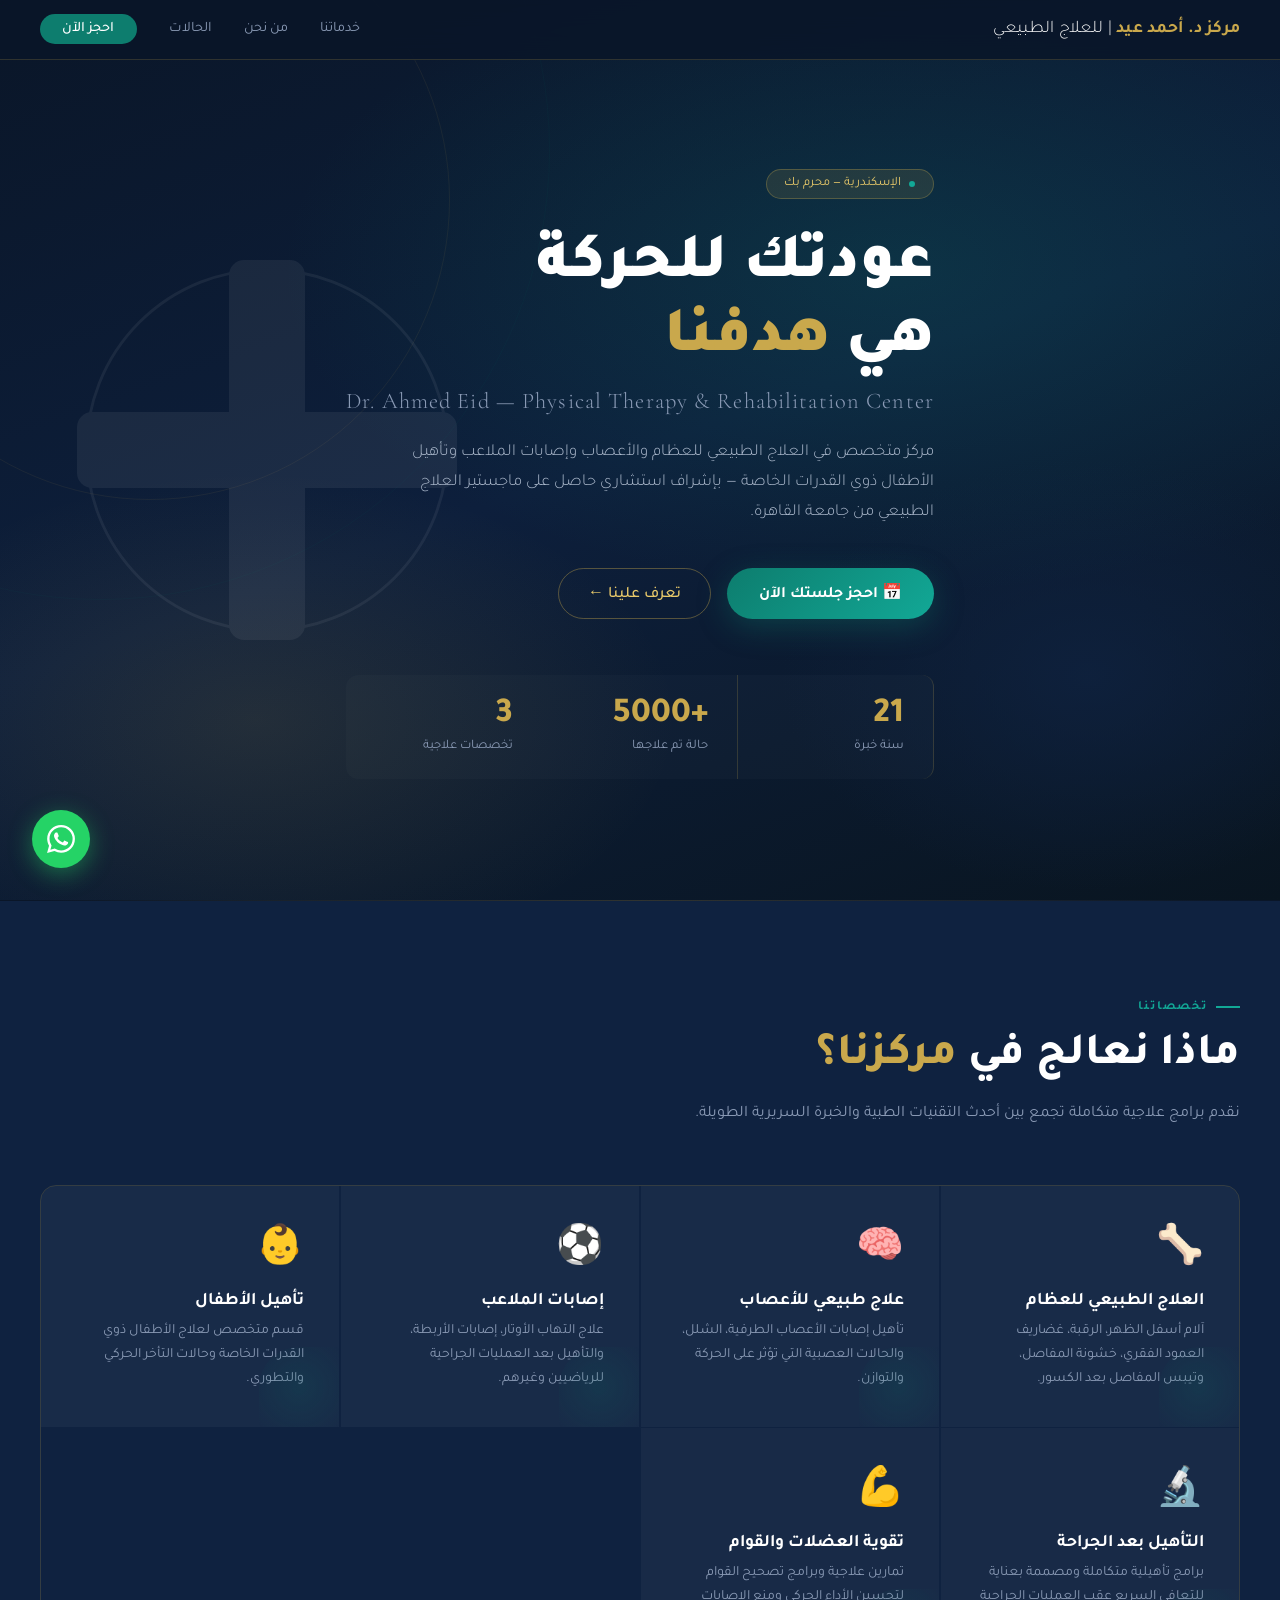
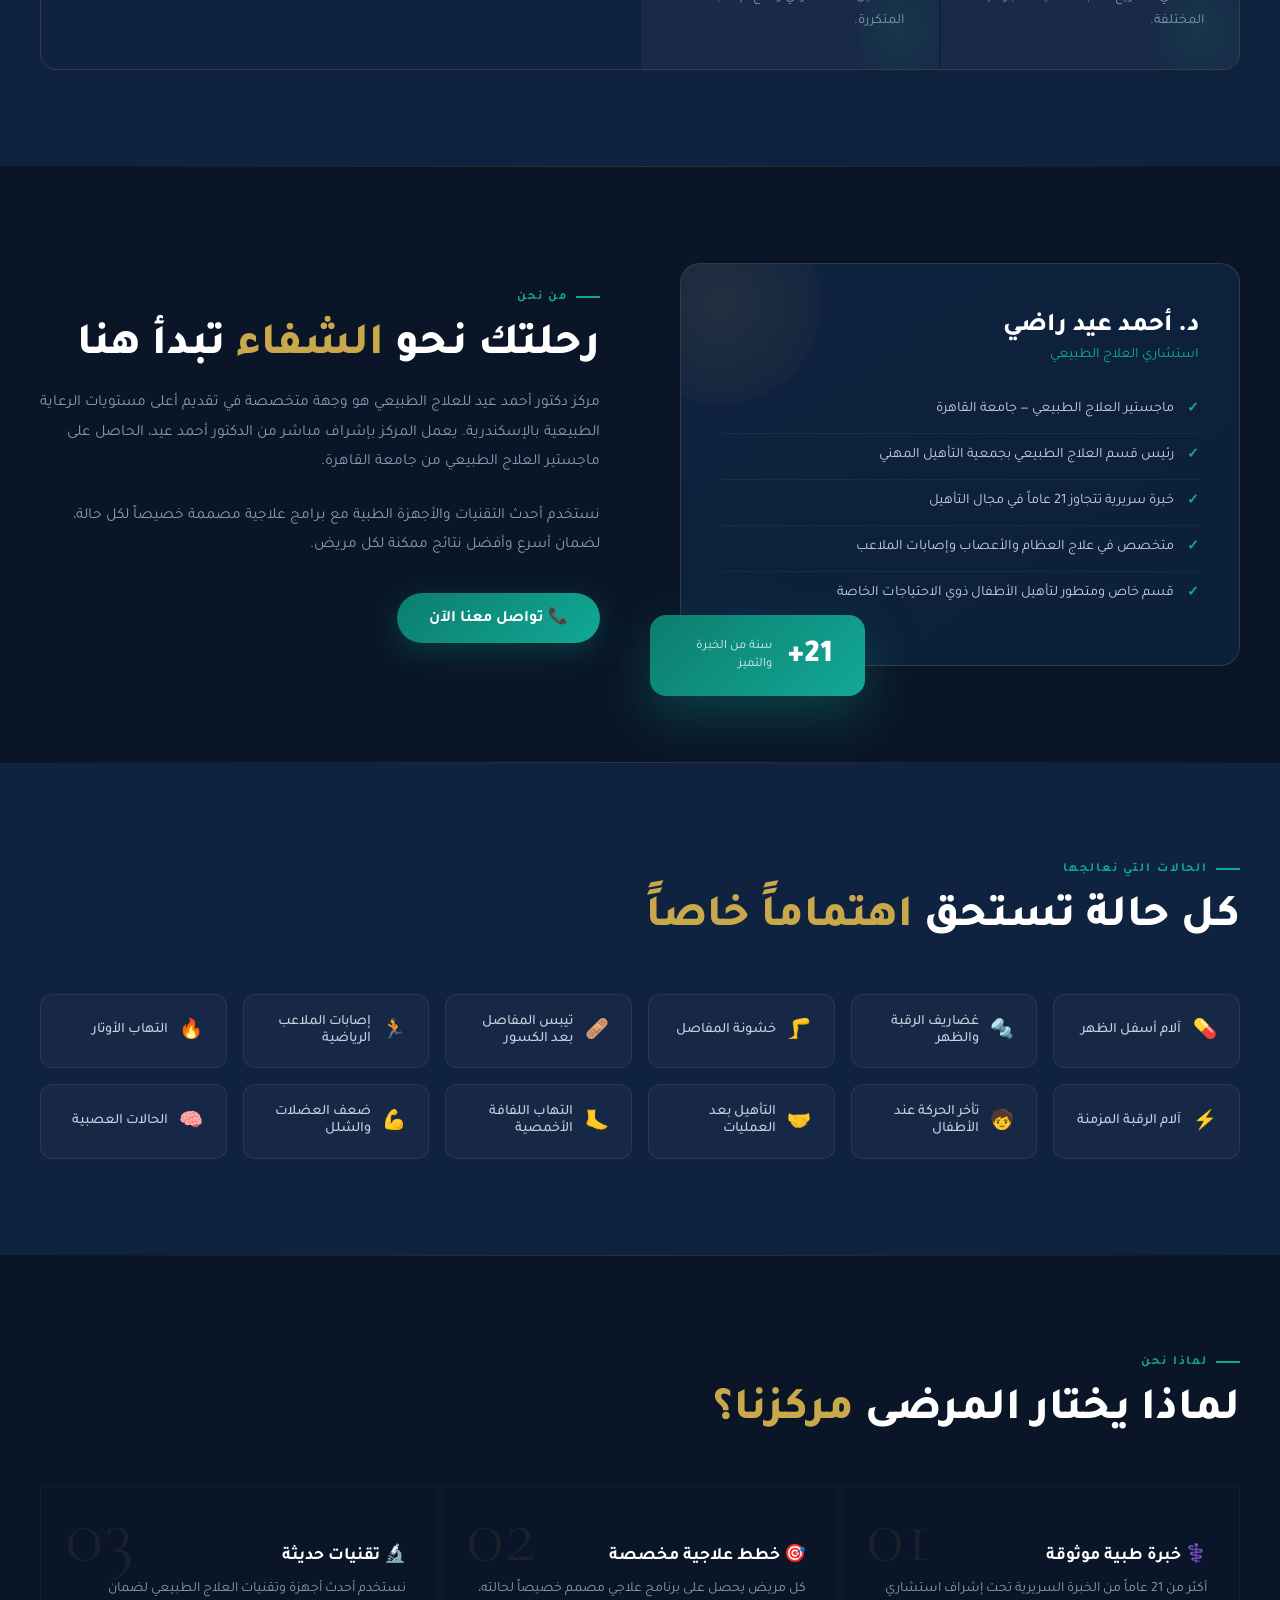
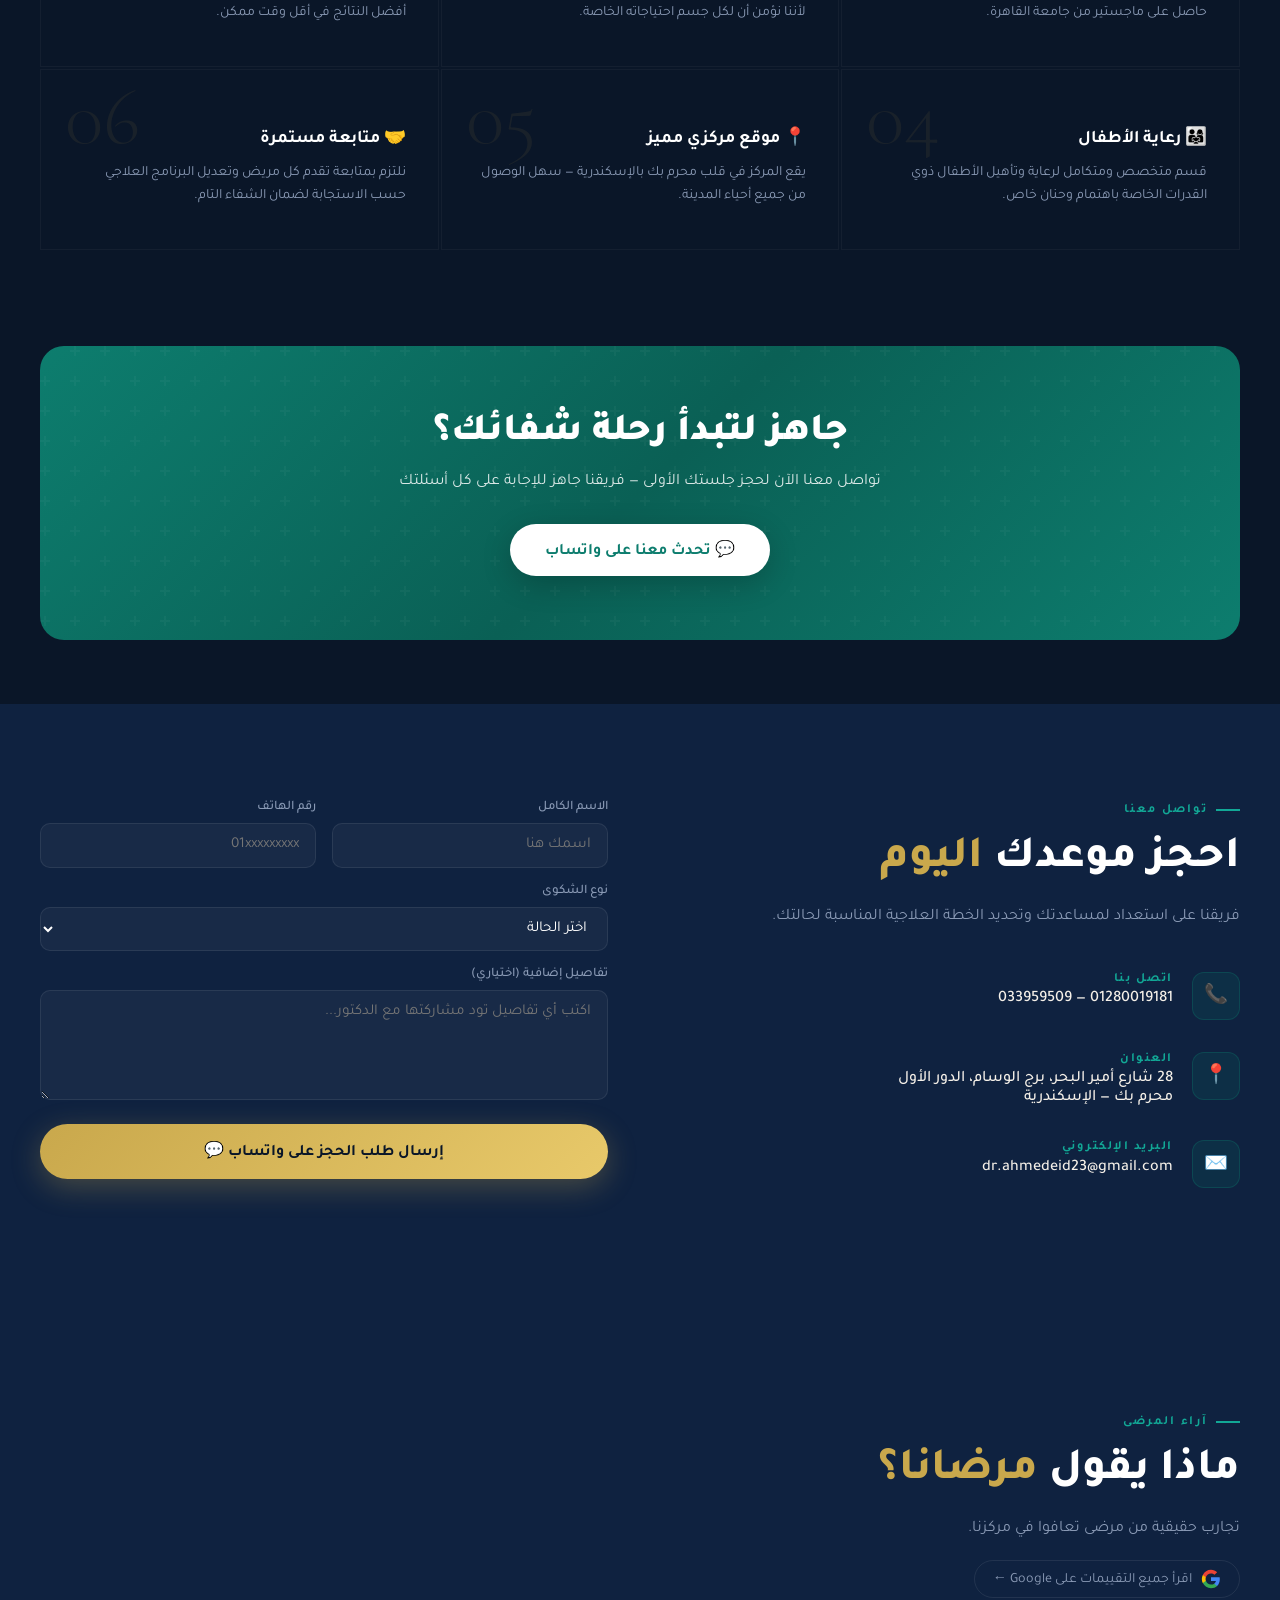
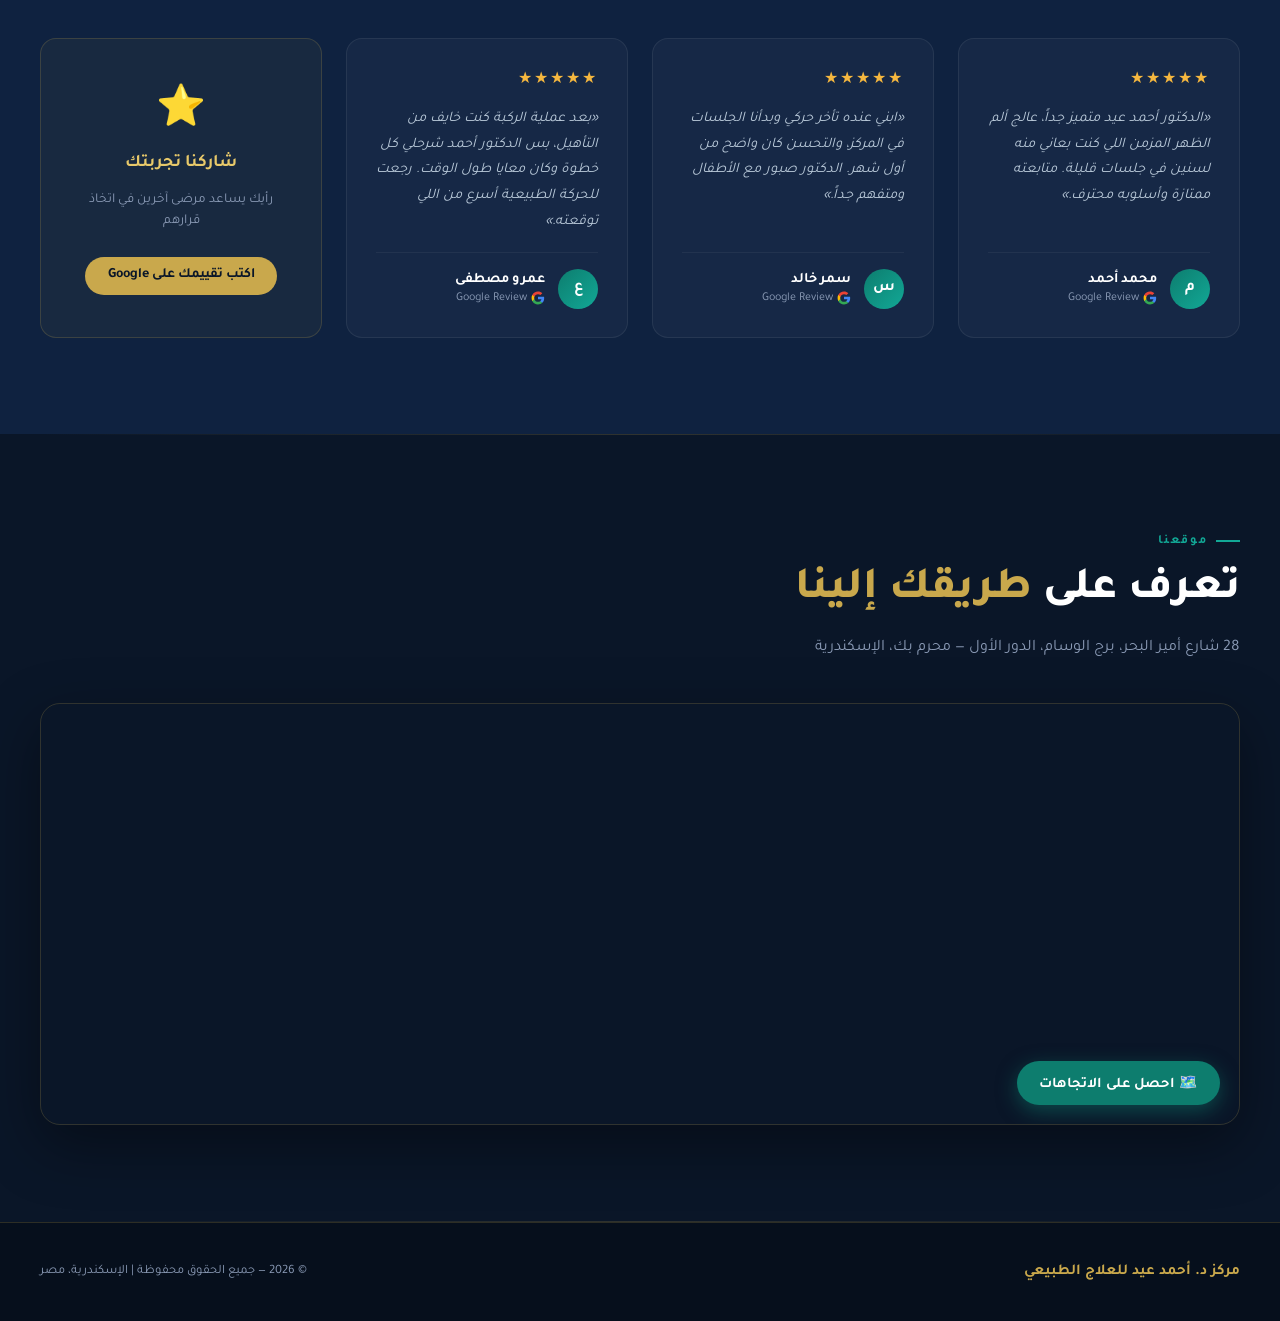
==== index.html @ 1c45a6ec "added seo" ====
<!DOCTYPE html>
<html lang="ar" dir="rtl">
<head>
<meta charset="UTF-8">
<meta name="viewport" content="width=device-width, initial-scale=1.0">

<meta name="title" content="مركز د. أحمد عيد | العلاج الطبيعي والتأهيل في محرم بك - الإسكندرية">

<title>مركز د. أحمد عيد | العلاج الطبيعي والتأهيل في محرم بك - الإسكندرية</title>
<meta name="description" content="مركز د. أحمد عيد للعلاج الطبيعي والتأهيل في محرم بك، الإسكندرية. نقدم علاج آلام الرقبة والظهر، إصابات الملاعب، عرق النسا، الحجامة، والمساج العلاجي بأحدث أساليب العلاج الطبيعي.">

<meta property="og:type" content="website">
<meta property="og:url" content="https://ahmedeidcare.github.io/">
<meta property="og:title" content="مركز د. أحمد عيد | العلاج الطبيعي والتأهيل">
<meta property="og:description" content="مركز متخصص في العلاج الطبيعي والتأهيل في محرم بك - الإسكندرية.">
<meta property="og:image" content="https://lh3.googleusercontent.com/p/AF1QipONOCEKBpE3Jv4sSlZulHNYckz6tALq_UagcDXc=w203-h270-k-no">
<meta property="og:locale" content="ar_EG">
<meta property="og:site_name" content="مركز د. أحمد عيد">

<meta name="robots" content="index, follow">
<meta name="author" content="Dr Ahmed Eid Center">
<meta charset="UTF-8">


<link rel="preconnect" href="https://fonts.googleapis.com">
<link href="https://fonts.googleapis.com/css2?family=Tajawal:wght@300;400;500;700;900&family=Cormorant+Garamond:wght@300;400;600&display=swap" rel="stylesheet">
<link rel="stylesheet" href="main.css"/>
</head>
<body>

<!-- NAV -->
<nav>
  <div class="nav-logo">مركز د. أحمد عيد <span>| للعلاج الطبيعي</span></div>
  <ul class="nav-links">
    <li><a href="#services">خدماتنا</a></li>
    <li><a href="#about">من نحن</a></li>
    <li><a href="#conditions">الحالات</a></li>
    <li><a href="#contact" class="nav-cta">احجز الآن</a></li>
  </ul>
</nav>

<!-- HERO -->
<section class="hero">
  <div class="hero-bg"></div>
  <div class="hero-circle-1"></div>
  <div class="hero-circle-2"></div>

  <!-- decorative SVG cross -->
  <svg class="hero-cross" viewBox="0 0 200 200" fill="none" xmlns="http://www.w3.org/2000/svg">
    <rect x="80" y="0" width="40" height="200" rx="8" fill="white"/>
    <rect x="0" y="80" width="200" height="40" rx="8" fill="white"/>
    <circle cx="100" cy="100" r="95" stroke="white" stroke-width="1.5" fill="none"/>
  </svg>

  <div class="hero-content">
    <div class="hero-badge">
      <div class="dot"></div>
      الإسكندرية — محرم بك
    </div>
    <h1 class="hero-title">
      عودتك للحركة<br>
      هي <span class="accent">هدفنا</span>
    </h1>
    <p class="hero-sub-title">Dr. Ahmed Eid — Physical Therapy & Rehabilitation Center</p>
    <p class="hero-desc">
      مركز متخصص في العلاج الطبيعي للعظام والأعصاب وإصابات الملاعب وتأهيل الأطفال ذوي القدرات الخاصة — بإشراف استشاري حاصل على ماجستير العلاج الطبيعي من جامعة القاهرة.
    </p>
    <div class="hero-actions">
      <a href="#contact" class="btn-primary">
        📅 احجز جلستك الآن
      </a>
      <a href="#about" class="btn-secondary">
        تعرف علينا ←
      </a>
    </div>

    <div class="stats-bar">
      <div class="stat">
        <div class="stat-num">+21</div>
        <div class="stat-label">سنة خبرة</div>
      </div>
      <div class="stat">
        <div class="stat-num">+5000</div>
        <div class="stat-label">حالة تم علاجها</div>
      </div>
      <div class="stat">
        <div class="stat-num">3</div>
        <div class="stat-label">تخصصات علاجية</div>
      </div>
    </div>
  </div>
</section>

<div class="divider"></div>

<!-- SERVICES -->
<section class="services" id="services">
  <div class="section-label">تخصصاتنا</div>
  <h2 class="section-title reveal">ماذا نعالج في <span class="gold">مركزنا؟</span></h2>
  <p class="section-desc reveal reveal-delay-1">نقدم برامج علاجية متكاملة تجمع بين أحدث التقنيات الطبية والخبرة السريرية الطويلة.</p>

  <div class="services-grid">
    <div class="service-card reveal">
      <span class="service-icon">🦴</span>
      <div class="service-title">العلاج الطبيعي للعظام</div>
      <div class="service-desc">آلام أسفل الظهر، الرقبة، غضاريف العمود الفقري، خشونة المفاصل، وتيبس المفاصل بعد الكسور.</div>
    </div>
    <div class="service-card reveal reveal-delay-1">
      <span class="service-icon">🧠</span>
      <div class="service-title">علاج طبيعي للأعصاب</div>
      <div class="service-desc">تأهيل إصابات الأعصاب الطرفية، الشلل، والحالات العصبية التي تؤثر على الحركة والتوازن.</div>
    </div>
    <div class="service-card reveal reveal-delay-2">
      <span class="service-icon">⚽</span>
      <div class="service-title">إصابات الملاعب</div>
      <div class="service-desc">علاج التهاب الأوتار، إصابات الأربطة، والتأهيل بعد العمليات الجراحية للرياضيين وغيرهم.</div>
    </div>
    <div class="service-card reveal reveal-delay-3">
      <span class="service-icon">👶</span>
      <div class="service-title">تأهيل الأطفال</div>
      <div class="service-desc">قسم متخصص لعلاج الأطفال ذوي القدرات الخاصة وحالات التأخر الحركي والتطوري.</div>
    </div>
    <div class="service-card reveal reveal-delay-1">
      <span class="service-icon">🔬</span>
      <div class="service-title">التأهيل بعد الجراحة</div>
      <div class="service-desc">برامج تأهيلية متكاملة ومصممة بعناية للتعافي السريع عقب العمليات الجراحية المختلفة.</div>
    </div>
    <div class="service-card reveal reveal-delay-2">
      <span class="service-icon">💪</span>
      <div class="service-title">تقوية العضلات والقوام</div>
      <div class="service-desc">تمارين علاجية وبرامج تصحيح القوام لتحسين الأداء الحركي ومنع الإصابات المتكررة.</div>
    </div>
  </div>
</section>

<div class="divider"></div>

<!-- ABOUT -->
<section class="about" id="about">
  <div class="about-inner">
    <div class="about-visual reveal">
      <div class="about-card-main">
        <div class="dr-name">د. أحمد عيد راضي</div>
        <div class="dr-title">استشاري العلاج الطبيعي</div>
        <ul class="credential-list">
          <li>ماجستير العلاج الطبيعي — جامعة القاهرة</li>
          <li>رئيس قسم العلاج الطبيعي بجمعية التأهيل المهني</li>
          <li>خبرة سريرية تتجاوز 21 عاماً في مجال التأهيل</li>
          <li>متخصص في علاج العظام والأعصاب وإصابات الملاعب</li>
          <li>قسم خاص ومتطور لتأهيل الأطفال ذوي الاحتياجات الخاصة</li>
        </ul>
      </div>
      <div class="about-card-float">
        <div class="float-num">21+</div>
        <div class="float-text">سنة من الخبرة والتميز</div>
      </div>
    </div>

    <div class="about-text reveal reveal-delay-1">
      <div class="section-label">من نحن</div>
      <h2 class="section-title">رحلتك نحو <span class="gold">الشفاء</span> تبدأ هنا</h2>
      <p style="color:var(--text-muted);line-height:1.9;font-size:0.97rem;margin-bottom:1.5rem;">
        مركز دكتور أحمد عيد للعلاج الطبيعي هو وجهة متخصصة في تقديم أعلى مستويات الرعاية الطبيعية بالإسكندرية. يعمل المركز بإشراف مباشر من الدكتور أحمد عيد، الحاصل على ماجستير العلاج الطبيعي من جامعة القاهرة.
      </p>
      <p style="color:var(--text-muted);line-height:1.9;font-size:0.97rem;margin-bottom:2rem;">
        نستخدم أحدث التقنيات والأجهزة الطبية مع برامج علاجية مصممة خصيصاً لكل حالة، لضمان أسرع وأفضل نتائج ممكنة لكل مريض.
      </p>
      <a href="#contact" class="btn-primary" style="display:inline-flex;">
        📞 تواصل معنا الآن
      </a>
    </div>
  </div>
</section>

<div class="divider"></div>

<!-- CONDITIONS -->
<section class="conditions" id="conditions">
  <div class="section-label">الحالات التي نعالجها</div>
  <h2 class="section-title reveal">كل حالة تستحق <span class="gold">اهتماماً خاصاً</span></h2>

  <div class="conditions-grid">
    <div class="condition-pill reveal"><span class="icon">💊</span> آلام أسفل الظهر</div>
    <div class="condition-pill reveal reveal-delay-1"><span class="icon">🔩</span> غضاريف الرقبة والظهر</div>
    <div class="condition-pill reveal reveal-delay-2"><span class="icon">🦵</span> خشونة المفاصل</div>
    <div class="condition-pill reveal"><span class="icon">🩹</span> تيبس المفاصل بعد الكسور</div>
    <div class="condition-pill reveal reveal-delay-1"><span class="icon">🏃</span> إصابات الملاعب الرياضية</div>
    <div class="condition-pill reveal reveal-delay-2"><span class="icon">🔥</span> التهاب الأوتار</div>
    <div class="condition-pill reveal"><span class="icon">⚡</span> آلام الرقبة المزمنة</div>
    <div class="condition-pill reveal reveal-delay-1"><span class="icon">🧒</span> تأخر الحركة عند الأطفال</div>
    <div class="condition-pill reveal reveal-delay-2"><span class="icon">🤝</span> التأهيل بعد العمليات</div>
    <div class="condition-pill reveal"><span class="icon">🦶</span> التهاب اللفافة الأخمصية</div>
    <div class="condition-pill reveal reveal-delay-1"><span class="icon">💪</span> ضعف العضلات والشلل</div>
    <div class="condition-pill reveal reveal-delay-2"><span class="icon">🧠</span> الحالات العصبية</div>
  </div>
</section>

<div class="divider"></div>

<!-- WHY US -->
<section class="why">
  <div class="section-label">لماذا نحن</div>
  <h2 class="section-title reveal">لماذا يختار المرضى <span class="gold">مركزنا؟</span></h2>

  <div class="why-grid">
    <div class="why-item reveal">
      <div class="why-num">01</div>
      <div class="why-title">⚕️ خبرة طبية موثوقة</div>
      <div class="why-desc">أكثر من 21 عاماً من الخبرة السريرية تحت إشراف استشاري حاصل على ماجستير من جامعة القاهرة.</div>
    </div>
    <div class="why-item reveal reveal-delay-1">
      <div class="why-num">02</div>
      <div class="why-title">🎯 خطط علاجية مخصصة</div>
      <div class="why-desc">كل مريض يحصل على برنامج علاجي مصمم خصيصاً لحالته، لأننا نؤمن أن لكل جسم احتياجاته الخاصة.</div>
    </div>
    <div class="why-item reveal reveal-delay-2">
      <div class="why-num">03</div>
      <div class="why-title">🔬 تقنيات حديثة</div>
      <div class="why-desc">نستخدم أحدث أجهزة وتقنيات العلاج الطبيعي لضمان أفضل النتائج في أقل وقت ممكن.</div>
    </div>
    <div class="why-item reveal">
      <div class="why-num">04</div>
      <div class="why-title">👨‍👩‍👧 رعاية الأطفال</div>
      <div class="why-desc">قسم متخصص ومتكامل لرعاية وتأهيل الأطفال ذوي القدرات الخاصة باهتمام وحنان خاص.</div>
    </div>
    <div class="why-item reveal reveal-delay-1">
      <div class="why-num">05</div>
      <div class="why-title">📍 موقع مركزي مميز</div>
      <div class="why-desc">يقع المركز في قلب محرم بك بالإسكندرية — سهل الوصول من جميع أحياء المدينة.</div>
    </div>
    <div class="why-item reveal reveal-delay-2">
      <div class="why-num">06</div>
      <div class="why-title">🤝 متابعة مستمرة</div>
      <div class="why-desc">نلتزم بمتابعة تقدم كل مريض وتعديل البرنامج العلاجي حسب الاستجابة لضمان الشفاء التام.</div>
    </div>
  </div>
</section>

<!-- CTA BANNER -->
<div class="cta-banner reveal">
  <h2>جاهز لتبدأ رحلة شفائك؟</h2>
  <p>تواصل معنا الآن لحجز جلستك الأولى — فريقنا جاهز للإجابة على كل أسئلتك</p>
  <a href="https://wa.me/201280019181" class="btn-white">
    💬 تحدث معنا على واتساب
  </a>
</div>

<!-- CONTACT -->
<section class="contact" id="contact">
  <div class="contact-inner">
    <div>
      <div class="section-label">تواصل معنا</div>
      <h2 class="section-title reveal">احجز موعدك <span class="gold">اليوم</span></h2>
      <p class="section-desc reveal reveal-delay-1" style="margin-bottom:2.5rem;">
        فريقنا على استعداد لمساعدتك وتحديد الخطة العلاجية المناسبة لحالتك.
      </p>

      <div class="contact-info-item reveal">
        <div class="contact-icon">📞</div>
        <div class="contact-info-text">
          <strong>اتصل بنا</strong>
          <span>01280019181 — 033959509</span>
        </div>
      </div>
      <div class="contact-info-item reveal reveal-delay-1">
        <div class="contact-icon">📍</div>
        <div class="contact-info-text">
          <strong>العنوان</strong>
          <span>28 شارع أمير البحر، برج الوسام، الدور الأول<br>محرم بك — الإسكندرية</span>
        </div>
      </div>
      <div class="contact-info-item reveal reveal-delay-2">
        <div class="contact-icon">✉️</div>
        <div class="contact-info-text">
          <strong>البريد الإلكتروني</strong>
          <span>dr.ahmedeid23@gmail.com</span>
        </div>
      </div>
    </div>

    <div class="reveal reveal-delay-1">
      <form class="contact-form" onsubmit="handleSubmit(event)">
        <div class="form-row">
          <div class="form-field">
            <label>الاسم الكامل</label>
            <input id="f-name" type="text" placeholder="اسمك هنا" required>
          </div>
          <div class="form-field">
            <label>رقم الهاتف</label>
            <input id="f-phone" type="tel" placeholder="01xxxxxxxxx" required>
          </div>
        </div>
        <div class="form-field">
          <label>نوع الشكوى</label>
          <select id="f-condition" required>
            <option value="" disabled selected>اختر الحالة</option>
            <option>آلام الظهر والرقبة</option>
            <option>غضاريف العمود الفقري</option>
            <option>خشونة المفاصل</option>
            <option>إصابات ملاعب</option>
            <option>تأهيل الأطفال</option>
            <option>التأهيل بعد العملية</option>
            <option>حالة أخرى</option>
          </select>
        </div>
        <div class="form-field">
          <label>تفاصيل إضافية (اختياري)</label>
          <textarea id="f-details" placeholder="اكتب أي تفاصيل تود مشاركتها مع الدكتور..."></textarea>
        </div>
        <button type="submit" class="submit-btn">إرسال طلب الحجز على واتساب 💬</button>
      </form>
    </div>
  </div>
</section>

<!-- REVIEWS -->
<section class="reviews-section">
  <div class="section-label">آراء المرضى</div>
  <h2 class="section-title reveal">ماذا يقول <span class="gold">مرضانا؟</span></h2>
  <p class="section-desc reveal reveal-delay-1" style="margin-bottom:1rem;">
    تجارب حقيقية من مرضى تعافوا في مركزنا.
  </p>

  <!-- Google Reviews link -->
  <a href="https://www.google.com/maps/place/%D9%85%D8%B1%D9%83%D8%B2+%D8%AF%D9%83%D8%AA%D9%88%D8%B1+%D8%A7%D8%AD%D9%85%D8%AF+%D8%B9%D9%8A%D8%AF+%D9%84%D9%84%D8%B9%D9%84%D8%A7%D8%AC+%D8%A7%D9%84%D8%B7%D8%A8%D9%8A%D8%B9%D9%8A%E2%80%AD/@31.1918023,29.92244,17z/data=!4m8!3m7!1s0x14f5c39bf22ee087:0x7616c310e2b87090!8m2!3d31.1918023!4d29.92244!9m1!1b1!16s%2Fg%2F1th4_4ng?entry=ttu&g_ep=EgoyMDI2MDUwNi4wIKXMDSoASAFQAw%3D%3D" target="_blank" class="google-reviews-link reveal reveal-delay-2">
    <svg width="20" height="20" viewBox="0 0 24 24" fill="none" xmlns="http://www.w3.org/2000/svg">
      <path d="M22.56 12.25c0-.78-.07-1.53-.2-2.25H12v4.26h5.92c-.26 1.37-1.04 2.53-2.21 3.31v2.77h3.57c2.08-1.92 3.28-4.74 3.28-8.09z" fill="#4285F4"/>
      <path d="M12 23c2.97 0 5.46-.98 7.28-2.66l-3.57-2.77c-.98.66-2.23 1.06-3.71 1.06-2.86 0-5.29-1.93-6.16-4.53H2.18v2.84C3.99 20.53 7.7 23 12 23z" fill="#34A853"/>
      <path d="M5.84 14.09c-.22-.66-.35-1.36-.35-2.09s.13-1.43.35-2.09V7.07H2.18C1.43 8.55 1 10.22 1 12s.43 3.45 1.18 4.93l2.85-2.22.81-.62z" fill="#FBBC05"/>
      <path d="M12 5.38c1.62 0 3.06.56 4.21 1.64l3.15-3.15C17.45 2.09 14.97 1 12 1 7.7 1 3.99 3.47 2.18 7.07l3.66 2.84c.87-2.6 3.3-4.53 6.16-4.53z" fill="#EA4335"/>
    </svg>
    اقرأ جميع التقييمات على Google ←
  </a>

  <div class="reviews-grid">
    <!-- Static reviews based on real center info -->
    <div class="review-card reveal">
      <div class="review-stars">★★★★★</div>
      <p class="review-text">«الدكتور أحمد عيد متميز جداً، عالج ألم الظهر المزمن اللي كنت بعاني منه لسنين في جلسات قليلة. متابعته ممتازة وأسلوبه محترف.»</p>
      <div class="review-author">
        <div class="review-avatar">م</div>
        <div>
          <div class="review-name">محمد أحمد</div>
          <div class="review-source">
            <svg width="14" height="14" viewBox="0 0 24 24" fill="none"><path d="M22.56 12.25c0-.78-.07-1.53-.2-2.25H12v4.26h5.92c-.26 1.37-1.04 2.53-2.21 3.31v2.77h3.57c2.08-1.92 3.28-4.74 3.28-8.09z" fill="#4285F4"/><path d="M12 23c2.97 0 5.46-.98 7.28-2.66l-3.57-2.77c-.98.66-2.23 1.06-3.71 1.06-2.86 0-5.29-1.93-6.16-4.53H2.18v2.84C3.99 20.53 7.7 23 12 23z" fill="#34A853"/><path d="M5.84 14.09c-.22-.66-.35-1.36-.35-2.09s.13-1.43.35-2.09V7.07H2.18C1.43 8.55 1 10.22 1 12s.43 3.45 1.18 4.93l2.85-2.22.81-.62z" fill="#FBBC05"/><path d="M12 5.38c1.62 0 3.06.56 4.21 1.64l3.15-3.15C17.45 2.09 14.97 1 12 1 7.7 1 3.99 3.47 2.18 7.07l3.66 2.84c.87-2.6 3.3-4.53 6.16-4.53z" fill="#EA4335"/></svg>
            Google Review
          </div>
        </div>
      </div>
    </div>

    <div class="review-card reveal reveal-delay-1">
      <div class="review-stars">★★★★★</div>
      <p class="review-text">«ابني عنده تأخر حركي وبدأنا الجلسات في المركز، والتحسن كان واضح من أول شهر. الدكتور صبور مع الأطفال ومتفهم جداً.»</p>
      <div class="review-author">
        <div class="review-avatar">س</div>
        <div>
          <div class="review-name">سمر خالد</div>
          <div class="review-source">
            <svg width="14" height="14" viewBox="0 0 24 24" fill="none"><path d="M22.56 12.25c0-.78-.07-1.53-.2-2.25H12v4.26h5.92c-.26 1.37-1.04 2.53-2.21 3.31v2.77h3.57c2.08-1.92 3.28-4.74 3.28-8.09z" fill="#4285F4"/><path d="M12 23c2.97 0 5.46-.98 7.28-2.66l-3.57-2.77c-.98.66-2.23 1.06-3.71 1.06-2.86 0-5.29-1.93-6.16-4.53H2.18v2.84C3.99 20.53 7.7 23 12 23z" fill="#34A853"/><path d="M5.84 14.09c-.22-.66-.35-1.36-.35-2.09s.13-1.43.35-2.09V7.07H2.18C1.43 8.55 1 10.22 1 12s.43 3.45 1.18 4.93l2.85-2.22.81-.62z" fill="#FBBC05"/><path d="M12 5.38c1.62 0 3.06.56 4.21 1.64l3.15-3.15C17.45 2.09 14.97 1 12 1 7.7 1 3.99 3.47 2.18 7.07l3.66 2.84c.87-2.6 3.3-4.53 6.16-4.53z" fill="#EA4335"/></svg>
            Google Review
          </div>
        </div>
      </div>
    </div>

    <div class="review-card reveal reveal-delay-2">
      <div class="review-stars">★★★★★</div>
      <p class="review-text">«بعد عملية الركبة كنت خايف من التأهيل، بس الدكتور أحمد شرحلي كل خطوة وكان معايا طول الوقت. رجعت للحركة الطبيعية أسرع من اللي توقعته.»</p>
      <div class="review-author">
        <div class="review-avatar">ع</div>
        <div>
          <div class="review-name">عمرو مصطفى</div>
          <div class="review-source">
            <svg width="14" height="14" viewBox="0 0 24 24" fill="none"><path d="M22.56 12.25c0-.78-.07-1.53-.2-2.25H12v4.26h5.92c-.26 1.37-1.04 2.53-2.21 3.31v2.77h3.57c2.08-1.92 3.28-4.74 3.28-8.09z" fill="#4285F4"/><path d="M12 23c2.97 0 5.46-.98 7.28-2.66l-3.57-2.77c-.98.66-2.23 1.06-3.71 1.06-2.86 0-5.29-1.93-6.16-4.53H2.18v2.84C3.99 20.53 7.7 23 12 23z" fill="#34A853"/><path d="M5.84 14.09c-.22-.66-.35-1.36-.35-2.09s.13-1.43.35-2.09V7.07H2.18C1.43 8.55 1 10.22 1 12s.43 3.45 1.18 4.93l2.85-2.22.81-.62z" fill="#FBBC05"/><path d="M12 5.38c1.62 0 3.06.56 4.21 1.64l3.15-3.15C17.45 2.09 14.97 1 12 1 7.7 1 3.99 3.47 2.18 7.07l3.66 2.84c.87-2.6 3.3-4.53 6.16-4.53z" fill="#EA4335"/></svg>
            Google Review
          </div>
        </div>
      </div>
    </div>

    <!-- Leave a review CTA card -->
    <div class="review-card review-cta-card reveal reveal-delay-3">
      <div class="review-cta-icon">⭐</div>
      <p class="review-cta-title">شاركنا تجربتك</p>
      <p class="review-cta-desc">رأيك يساعد مرضى آخرين في اتخاذ قرارهم</p>
      <a href="https://g.page/r/CZBwuOIQwxZ2EBE/review" target="_blank" class="review-cta-btn">
        اكتب تقييمك على Google
      </a>
    </div>
  </div>
</section>

<div class="divider"></div>

<!-- MAP -->
<section class="map-section">
  <div class="section-label">موقعنا</div>
  <h2 class="section-title reveal">تعرف على <span class="gold">طريقك إلينا</span></h2>
  <p class="section-desc reveal reveal-delay-1" style="margin-bottom:2.5rem;">
    28 شارع أمير البحر، برج الوسام، الدور الأول — محرم بك، الإسكندرية
  </p>
  <div class="map-wrapper reveal">
    <iframe
      src="https://www.google.com/maps/embed?pb=!1m18!1m12!1m3!1d3454.0!2d29.92244!3d31.1918023!2m3!1f0!2f0!3f0!3m2!1i1024!2i768!4f13.1!3m3!1m2!1s0x14f5c39bf22ee087%3A0x7616c310e2b87090!2z2YXYsdmD2I8g2K_Zg9GPINGJ2K3ZhdYU2K8g2LnZitmYINmE2YTYudaaYWog2KfZhNi30KjZitmEYNi32KjZitmEYQ!5e0!3m2!1sar!2seg!4v1715000000000"
      width="100%"
      height="420"
      style="border:0;"
      allowfullscreen=""
      loading="lazy"
      referrerpolicy="no-referrer-when-downgrade"
      title="موقع مركز د. أحمد عيد للعلاج الطبيعي">
    </iframe>
    <a href="https://maps.google.com/?q=31.1918023,29.92244" target="_blank" class="map-directions-btn">
      🗺️ احصل على الاتجاهات
    </a>
  </div>
</section>

<div class="divider"></div>

<!-- FOOTER -->
<footer>
  <div class="footer-brand">مركز د. أحمد عيد للعلاج الطبيعي</div>
  <div class="footer-copy">© 2026 — جميع الحقوق محفوظة | الإسكندرية، مصر</div>
</footer>

<!-- WHATSAPP FLOAT -->
<a href="https://wa.me/201280019181" class="whatsapp-float" title="تحدث معنا على واتساب">
  <svg width="28" height="28" viewBox="0 0 24 24" fill="white" xmlns="http://www.w3.org/2000/svg">
    <path d="M17.472 14.382c-.297-.149-1.758-.867-2.03-.967-.273-.099-.471-.148-.67.15-.197.297-.767.966-.94 1.164-.173.199-.347.223-.644.075-.297-.15-1.255-.463-2.39-1.475-.883-.788-1.48-1.761-1.653-2.059-.173-.297-.018-.458.13-.606.134-.133.298-.347.446-.52.149-.174.198-.298.298-.497.099-.198.05-.371-.025-.52-.075-.149-.669-1.612-.916-2.207-.242-.579-.487-.5-.669-.51-.173-.008-.371-.01-.57-.01-.198 0-.52.074-.792.372-.272.297-1.04 1.016-1.04 2.479 0 1.462 1.065 2.875 1.213 3.074.149.198 2.096 3.2 5.077 4.487.709.306 1.262.489 1.694.625.712.227 1.36.195 1.871.118.571-.085 1.758-.719 2.006-1.413.248-.694.248-1.289.173-1.413-.074-.124-.272-.198-.57-.347m-5.421 7.403h-.004a9.87 9.87 0 01-5.031-1.378l-.361-.214-3.741.982.998-3.648-.235-.374a9.86 9.86 0 01-1.51-5.26c.001-5.45 4.436-9.884 9.888-9.884 2.64 0 5.122 1.03 6.988 2.898a9.825 9.825 0 012.893 6.994c-.003 5.45-4.437 9.884-9.885 9.884m8.413-18.297A11.815 11.815 0 0012.05 0C5.495 0 .16 5.335.157 11.892c0 2.096.547 4.142 1.588 5.945L.057 24l6.305-1.654a11.882 11.882 0 005.683 1.448h.005c6.554 0 11.89-5.335 11.893-11.893a11.821 11.821 0 00-3.48-8.413Z"/>
  </svg>
</a>

<script src="main.js"></script>
</body>
</html>
---- main.css ----
:root {
    --deep: #0a1628;
    --navy: #0f2240;
    --teal: #0d7d6e;
    --teal-light: #12a896;
    --gold: #c9a84c;
    --gold-light: #e8c96a;
    --cream: #f5f0e8;
    --white: #ffffff;
    --text-muted: #8a9ab5;
    --card-bg: rgba(255,255,255,0.04);
    --border: rgba(201, 168, 76, 0.2);
  }

  *, *::before, *::after { box-sizing: border-box; margin: 0; padding: 0; }

  html { scroll-behavior: smooth; }

  body {
    font-family: 'Tajawal', sans-serif;
    background: var(--deep);
    color: var(--white);
    overflow-x: hidden;
    direction: rtl;
  }

  /* ─── NOISE TEXTURE OVERLAY ─── */
  body::before {
    content: '';
    position: fixed;
    inset: 0;
    background-image: url("data:image/svg+xml,%3Csvg viewBox='0 0 256 256' xmlns='http://www.w3.org/2000/svg'%3E%3Cfilter id='noise'%3E%3CfeTurbulence type='fractalNoise' baseFrequency='0.9' numOctaves='4' stitchTiles='stitch'/%3E%3C/filter%3E%3Crect width='100%25' height='100%25' filter='url(%23noise)' opacity='0.04'/%3E%3C/svg%3E");
    pointer-events: none;
    z-index: 0;
  }

  /* ─── NAV ─── */
  nav {
    position: fixed;
    top: 0; left: 0; right: 0;
    z-index: 100;
    padding: 1.2rem 2.5rem;
    display: flex;
    align-items: center;
    justify-content: space-between;
    background: rgba(10, 22, 40, 0.85);
    backdrop-filter: blur(16px);
    border-bottom: 1px solid var(--border);
  }

  .nav-logo {
    font-size: 1.1rem;
    font-weight: 700;
    color: var(--gold);
    letter-spacing: 0.01em;
  }
  .nav-logo span { color: var(--white); font-weight: 300; }

  .nav-links {
    display: flex;
    gap: 2rem;
    list-style: none;
  }
  .nav-links a {
    color: var(--text-muted);
    text-decoration: none;
    font-size: 0.9rem;
    font-weight: 400;
    transition: color 0.3s;
  }
  .nav-links a:hover { color: var(--gold-light); }

  .nav-cta {
    background: var(--teal);
    color: var(--white) !important;
    padding: 0.5rem 1.4rem;
    border-radius: 50px;
    font-weight: 500 !important;
    transition: background 0.3s !important;
  }
  .nav-cta:hover { background: var(--teal-light) !important; color: var(--white) !important; }

  /* ─── HERO ─── */
  .hero {
    position: relative;
    min-height: 100vh;
    display: flex;
    align-items: center;
    padding: 7rem 2.5rem 4rem;
    overflow: hidden;
  }

  /* Mesh gradient background */
  .hero-bg {
    position: absolute;
    inset: 0;
    background:
      radial-gradient(ellipse 80% 60% at 70% 30%, rgba(13,125,110,0.22) 0%, transparent 60%),
      radial-gradient(ellipse 60% 50% at 20% 80%, rgba(201,168,76,0.12) 0%, transparent 55%),
      radial-gradient(ellipse 40% 40% at 85% 75%, rgba(15,34,64,0.8) 0%, transparent 60%),
      linear-gradient(160deg, #0a1628 0%, #0d1f3c 50%, #091520 100%);
    z-index: 0;
  }

  /* Decorative circles */
  .hero-circle-1 {
    position: absolute;
    width: 600px; height: 600px;
    border-radius: 50%;
    border: 1px solid rgba(201,168,76,0.08);
    top: -100px; left: -150px;
    animation: rotateSlow 40s linear infinite;
  }
  .hero-circle-2 {
    position: absolute;
    width: 900px; height: 900px;
    border-radius: 50%;
    border: 1px solid rgba(13,125,110,0.06);
    top: -300px; left: -350px;
    animation: rotateSlow 60s linear infinite reverse;
  }

  @keyframes rotateSlow {
    from { transform: rotate(0deg); }
    to { transform: rotate(360deg); }
  }

  /* Floating medical cross */
  .hero-cross {
    position: absolute;
    left: 6%;
    top: 50%;
    transform: translateY(-50%);
    width: 380px;
    opacity: 0.06;
    animation: floatUp 6s ease-in-out infinite;
    z-index: 1;
  }
  @keyframes floatUp {
    0%, 100% { transform: translateY(-50%) translateX(0); }
    50% { transform: translateY(-53%) translateX(8px); }
  }

  .hero-content {
    position: relative;
    z-index: 2;
    max-width: 680px;
    margin: auto;
  }

  .hero-badge {
    display: inline-flex;
    align-items: center;
    gap: 0.5rem;
    background: rgba(201,168,76,0.12);
    border: 1px solid rgba(201,168,76,0.3);
    padding: 0.4rem 1.1rem;
    border-radius: 50px;
    font-size: 0.8rem;
    color: var(--gold-light);
    margin-bottom: 2rem;
    animation: fadeDown 0.8s ease both;
  }
  .hero-badge .dot {
    width: 6px; height: 6px;
    background: var(--teal-light);
    border-radius: 50%;
    animation: pulse 2s ease infinite;
  }
  @keyframes pulse {
    0%, 100% { opacity: 1; transform: scale(1); }
    50% { opacity: 0.5; transform: scale(1.4); }
  }

  .hero-title {
    font-size: clamp(2.4rem, 5vw, 4.2rem);
    font-weight: 900;
    line-height: 1.15;
    margin-bottom: 0.5rem;
    animation: fadeDown 0.9s 0.1s ease both;
  }
  .hero-title .accent { color: var(--gold); }
  .hero-title .accent-teal { color: var(--teal-light); }

  .hero-sub-title {
    font-family: 'Cormorant Garamond', serif;
    font-size: clamp(1rem, 2vw, 1.4rem);
    font-weight: 300;
    color: var(--text-muted);
    letter-spacing: 0.05em;
    margin-bottom: 1.5rem;
    animation: fadeDown 1s 0.2s ease both;
    direction: ltr;
    text-align: right;
  }

  .hero-desc {
    font-size: 1.05rem;
    font-weight: 300;
    color: #b0bdd0;
    line-height: 1.8;
    margin-bottom: 2.5rem;
    max-width: 540px;
    animation: fadeDown 1s 0.3s ease both;
  }

  .hero-actions {
    display: flex;
    gap: 1rem;
    flex-wrap: wrap;
    animation: fadeDown 1s 0.4s ease both;
  }

  .btn-primary {
    display: inline-flex;
    align-items: center;
    gap: 0.6rem;
    background: linear-gradient(135deg, var(--teal) 0%, var(--teal-light) 100%);
    color: white;
    padding: 0.85rem 2rem;
    border-radius: 50px;
    font-size: 1rem;
    font-weight: 600;
    text-decoration: none;
    transition: transform 0.3s, box-shadow 0.3s;
    box-shadow: 0 8px 30px rgba(13,125,110,0.35);
  }
  .btn-primary:hover {
    transform: translateY(-2px);
    box-shadow: 0 12px 40px rgba(13,125,110,0.5);
  }

  .btn-secondary {
    display: inline-flex;
    align-items: center;
    gap: 0.6rem;
    background: transparent;
    color: var(--gold-light);
    padding: 0.85rem 1.8rem;
    border-radius: 50px;
    border: 1px solid rgba(201,168,76,0.4);
    font-size: 1rem;
    font-weight: 500;
    text-decoration: none;
    transition: all 0.3s;
  }
  .btn-secondary:hover {
    background: rgba(201,168,76,0.1);
    border-color: var(--gold);
  }

  /* Stats bar */
  .stats-bar {
    position: relative;
    z-index: 2;
    display: flex;
    gap: 0;
    margin-top: 3.5rem;
    animation: fadeDown 1s 0.5s ease both;
  }
  .stat {
    flex: 1;
    padding: 1.5rem 1.8rem;
    border-right: 1px solid var(--border);
    background: rgba(255,255,255,0.02);
    backdrop-filter: blur(6px);
  }
  .stat:first-child { border-radius: 0 12px 12px 0; }
  .stat:last-child { border-right: none; border-radius: 12px 0 0 12px; }
  .stat-num {
    font-size: 2.2rem;
    font-weight: 800;
    color: var(--gold);
    line-height: 1;
    margin-bottom: 0.3rem;
  }
  .stat-label { font-size: 0.82rem; color: var(--text-muted); font-weight: 400; }

  @keyframes fadeDown {
    from { opacity: 0; transform: translateY(-18px); }
    to { opacity: 1; transform: translateY(0); }
  }

  /* ─── SECTION BASE ─── */
  section {
    position: relative;
    z-index: 1;
    padding: 6rem 2.5rem;
  }

  .section-label {
    display: inline-flex;
    align-items: center;
    gap: 0.5rem;
    font-size: 0.78rem;
    font-weight: 600;
    letter-spacing: 0.15em;
    text-transform: uppercase;
    color: var(--teal-light);
    margin-bottom: 1rem;
  }
  .section-label::before {
    content: '';
    width: 24px; height: 2px;
    background: var(--teal-light);
  }

  .section-title {
    font-size: clamp(1.8rem, 3.5vw, 3rem);
    font-weight: 800;
    line-height: 1.2;
    margin-bottom: 1rem;
  }
  .section-title .gold { color: var(--gold); }

  .section-desc {
    font-size: 1rem;
    color: var(--text-muted);
    line-height: 1.8;
    max-width: 560px;
  }

  /* ─── SERVICES ─── */
  .services { background: var(--navy); }

  .services-grid {
    display: grid;
    grid-template-columns: repeat(auto-fit, minmax(240px, 1fr));
    gap: 1.5px;
    margin-top: 3.5rem;
    border: 1px solid var(--border);
    border-radius: 16px;
    overflow: hidden;
  }

  .service-card {
    background: var(--card-bg);
    padding: 2.2rem;
    position: relative;
    overflow: hidden;
    transition: background 0.4s;
    cursor: default;
  }
  .service-card::before {
    content: '';
    position: absolute;
    bottom: 0; right: 0;
    width: 80px; height: 80px;
    border-top-left-radius: 50%;
    background: radial-gradient(circle, rgba(13,125,110,0.15), transparent);
    transition: transform 0.5s;
  }
  .service-card:hover { background: rgba(255,255,255,0.06); }
  .service-card:hover::before { transform: scale(2.5); }

  .service-icon {
    font-size: 2.4rem;
    margin-bottom: 1rem;
    display: block;
  }
  .service-title {
    font-size: 1.1rem;
    font-weight: 700;
    margin-bottom: 0.5rem;
    color: var(--white);
  }
  .service-desc { font-size: 0.88rem; color: var(--text-muted); line-height: 1.7; }

  /* ─── ABOUT ─── */
  .about { background: var(--deep); }

  .about-inner {
    display: grid;
    grid-template-columns: 1fr 1fr;
    gap: 5rem;
    align-items: center;
  }

  .about-visual {
    position: relative;
  }

  .about-card-main {
    background: linear-gradient(145deg, var(--navy), #0c2038);
    border: 1px solid var(--border);
    border-radius: 20px;
    padding: 3rem 2.5rem;
    position: relative;
    overflow: hidden;
  }
  .about-card-main::after {
    content: '';
    position: absolute;
    top: -60px; left: -60px;
    width: 200px; height: 200px;
    border-radius: 50%;
    background: radial-gradient(circle, rgba(201,168,76,0.1), transparent);
  }

  .about-card-float {
    position: absolute;
    bottom: -30px;
    left: -30px;
    background: linear-gradient(135deg, var(--teal), var(--teal-light));
    border-radius: 16px;
    padding: 1.4rem 2rem;
    display: flex;
    align-items: center;
    gap: 1rem;
    box-shadow: 0 20px 50px rgba(13,125,110,0.4);
  }
  .float-num {
    font-size: 2rem;
    font-weight: 900;
    color: white;
    line-height: 1;
  }
  .float-text { font-size: 0.8rem; color: rgba(255,255,255,0.85); max-width: 90px; line-height: 1.4; }

  .dr-name {
    font-size: 1.6rem;
    font-weight: 800;
    margin-bottom: 0.3rem;
    position: relative;
    z-index: 1;
  }
  .dr-title {
    font-size: 0.9rem;
    color: var(--teal-light);
    margin-bottom: 1.5rem;
    position: relative;
    z-index: 1;
  }

  .credential-list { list-style: none; position: relative; z-index: 1; }
  .credential-list li {
    display: flex;
    align-items: flex-start;
    gap: 0.8rem;
    padding: 0.7rem 0;
    border-bottom: 1px solid rgba(255,255,255,0.05);
    font-size: 0.9rem;
    color: #c5d0e0;
    line-height: 1.5;
  }
  .credential-list li:last-child { border-bottom: none; }
  .credential-list li::before {
    content: '✓';
    color: var(--teal-light);
    font-weight: 700;
    flex-shrink: 0;
    margin-top: 1px;
  }

  /* ─── CONDITIONS ─── */
  .conditions { background: var(--navy); }

  .conditions-grid {
    display: grid;
    grid-template-columns: repeat(auto-fill, minmax(180px, 1fr));
    gap: 1rem;
    margin-top: 3rem;
  }

  .condition-pill {
    background: rgba(255,255,255,0.03);
    border: 1px solid rgba(201,168,76,0.12);
    border-radius: 12px;
    padding: 1.2rem 1.4rem;
    font-size: 0.9rem;
    font-weight: 500;
    color: #c5d0e0;
    transition: all 0.3s;
    display: flex;
    align-items: center;
    gap: 0.7rem;
  }
  .condition-pill:hover {
    background: rgba(13,125,110,0.12);
    border-color: var(--teal);
    color: white;
    transform: translateY(-2px);
  }
  .condition-pill .icon { font-size: 1.2rem; }

  /* ─── WHY US ─── */
  .why { background: var(--deep); }

  .why-grid {
    display: grid;
    grid-template-columns: repeat(3, 1fr);
    gap: 2px;
    margin-top: 3rem;
  }

  .why-item {
    padding: 2.5rem 2rem;
    border: 1px solid rgba(255,255,255,0.04);
    position: relative;
    overflow: hidden;
    transition: border-color 0.3s;
  }
  .why-item:hover { border-color: var(--border); }

  .why-num {
    font-family: 'Cormorant Garamond', serif;
    font-size: 5rem;
    font-weight: 300;
    color: rgba(201,168,76,0.08);
    position: absolute;
    top: 0.5rem; left: 1.5rem;
    line-height: 1;
    pointer-events: none;
  }

  .why-title {
    font-size: 1.1rem;
    font-weight: 700;
    margin-bottom: 0.7rem;
    margin-top: 1rem;
    position: relative;
    z-index: 1;
  }
  .why-desc {
    font-size: 0.88rem;
    color: var(--text-muted);
    line-height: 1.7;
    position: relative;
    z-index: 1;
  }

  /* ─── CTA BANNER ─── */
  .cta-banner {
    margin: 0 auto 4rem;
    max-width: calc(100% - 5rem);
    background: linear-gradient(135deg, var(--teal) 0%, #0a6055 50%, var(--teal) 100%);
    border-radius: 24px;
    padding: 4rem 4rem;
    position: relative;
    overflow: hidden;
    text-align: center;
    z-index: 1;
  }
  .cta-banner::before {
    content: '';
    position: absolute;
    inset: 0;
    background: url("data:image/svg+xml,%3Csvg width='60' height='60' viewBox='0 0 60 60' xmlns='http://www.w3.org/2000/svg'%3E%3Cg fill='none' fill-rule='evenodd'%3E%3Cg fill='%23ffffff' fill-opacity='0.03'%3E%3Cpath d='M36 34v-4h-2v4h-4v2h4v4h2v-4h4v-2h-4zm0-30V0h-2v4h-4v2h4v4h2V6h4V4h-4zM6 34v-4H4v4H0v2h4v4h2v-4h4v-2H6zM6 4V0H4v4H0v2h4v4h2V6h4V4H6z'/%3E%3C/g%3E%3C/g%3E%3C/svg%3E");
  }

  .cta-banner h2 {
    font-size: clamp(1.8rem, 3vw, 2.8rem);
    font-weight: 900;
    margin-bottom: 1rem;
    position: relative;
    z-index: 1;
  }
  .cta-banner p {
    font-size: 1rem;
    opacity: 0.85;
    margin-bottom: 2rem;
    position: relative;
    z-index: 1;
  }
  .cta-banner .btn-white {
    display: inline-flex;
    align-items: center;
    gap: 0.6rem;
    background: white;
    color: var(--teal);
    padding: 0.9rem 2.2rem;
    border-radius: 50px;
    font-size: 1rem;
    font-weight: 700;
    text-decoration: none;
    transition: all 0.3s;
    box-shadow: 0 8px 30px rgba(0,0,0,0.2);
    position: relative;
    z-index: 1;
  }
  .cta-banner .btn-white:hover {
    transform: translateY(-2px);
    box-shadow: 0 14px 40px rgba(0,0,0,0.3);
  }

  /* ─── CONTACT ─── */
  .contact { background: var(--navy); }

  .contact-inner {
    display: grid;
    grid-template-columns: 1fr 1fr;
    gap: 4rem;
    align-items: start;
  }

  .contact-info-item {
    display: flex;
    align-items: flex-start;
    gap: 1.2rem;
    margin-bottom: 2rem;
  }
  .contact-icon {
    width: 48px; height: 48px;
    background: rgba(13,125,110,0.15);
    border: 1px solid rgba(13,125,110,0.3);
    border-radius: 12px;
    display: flex;
    align-items: center;
    justify-content: center;
    font-size: 1.2rem;
    flex-shrink: 0;
  }
  .contact-info-text strong {
    display: block;
    font-size: 0.78rem;
    color: var(--teal-light);
    text-transform: uppercase;
    letter-spacing: 0.12em;
    margin-bottom: 0.3rem;
  }
  .contact-info-text span {
    font-size: 1rem;
    color: var(--cream);
    font-weight: 500;
  }

  .contact-form {
    display: flex;
    flex-direction: column;
    gap: 1rem;
  }
  .form-row { display: grid; grid-template-columns: 1fr 1fr; gap: 1rem; }
  .form-field {
    display: flex;
    flex-direction: column;
    gap: 0.4rem;
  }
  .form-field label {
    font-size: 0.82rem;
    color: var(--text-muted);
    font-weight: 500;
  }
  .form-field input,
  .form-field select,
  .form-field textarea {
    background: rgba(255,255,255,0.04);
    border: 1px solid rgba(255,255,255,0.08);
    border-radius: 10px;
    padding: 0.8rem 1rem;
    color: var(--white);
    font-family: 'Tajawal', sans-serif;
    font-size: 0.95rem;
    transition: border-color 0.3s;
    outline: none;
    direction: rtl;
  }
  .form-field input:focus,
  .form-field select:focus,
  .form-field textarea:focus {
    border-color: var(--teal);
  }
  .form-field textarea { resize: vertical; min-height: 110px; }
  .form-field select option { background: var(--navy); }

  .submit-btn {
    background: linear-gradient(135deg, var(--gold) 0%, var(--gold-light) 100%);
    color: var(--deep);
    border: none;
    padding: 1rem 2rem;
    border-radius: 50px;
    font-family: 'Tajawal', sans-serif;
    font-size: 1rem;
    font-weight: 700;
    cursor: pointer;
    transition: all 0.3s;
    box-shadow: 0 8px 30px rgba(201,168,76,0.3);
    margin-top: 0.5rem;
  }
  .submit-btn:hover {
    transform: translateY(-2px);
    box-shadow: 0 12px 40px rgba(201,168,76,0.45);
  }

  /* ─── REVIEWS ─── */
  .reviews-section { background: var(--navy); }

  .google-reviews-link {
    display: inline-flex;
    align-items: center;
    gap: 0.6rem;
    color: var(--text-muted);
    font-size: 0.88rem;
    text-decoration: none;
    border: 1px solid rgba(255,255,255,0.08);
    padding: 0.5rem 1.1rem;
    border-radius: 50px;
    margin-bottom: 2.5rem;
    transition: all 0.3s;
  }
  .google-reviews-link:hover {
    color: var(--white);
    border-color: rgba(255,255,255,0.2);
    background: rgba(255,255,255,0.04);
  }

  .reviews-grid {
    display: grid;
    grid-template-columns: repeat(auto-fit, minmax(260px, 1fr));
    gap: 1.5rem;
  }

  .review-card {
    background: rgba(255,255,255,0.03);
    border: 1px solid rgba(255,255,255,0.07);
    border-radius: 16px;
    padding: 1.8rem;
    transition: border-color 0.3s, transform 0.3s;
    display: flex;
    flex-direction: column;
    gap: 1rem;
  }
  .review-card:hover {
    border-color: rgba(201,168,76,0.25);
    transform: translateY(-3px);
  }

  .review-stars { color: #f5b73f; font-size: 1rem; letter-spacing: 2px; }

  .review-text {
    font-size: 0.92rem;
    color: #c0ccd e;
    line-height: 1.75;
    flex: 1;
    font-style: italic;
    color: #b8c8d8;
  }

  .review-author {
    display: flex;
    align-items: center;
    gap: 0.8rem;
    margin-top: auto;
    padding-top: 1rem;
    border-top: 1px solid rgba(255,255,255,0.05);
  }

  .review-avatar {
    width: 40px; height: 40px;
    background: linear-gradient(135deg, var(--teal), var(--teal-light));
    border-radius: 50%;
    display: flex;
    align-items: center;
    justify-content: center;
    font-size: 1rem;
    font-weight: 700;
    color: white;
    flex-shrink: 0;
  }

  .review-name { font-size: 0.9rem; font-weight: 600; color: var(--white); }
  .review-source {
    display: flex;
    align-items: center;
    gap: 0.3rem;
    font-size: 0.75rem;
    color: var(--text-muted);
    margin-top: 0.15rem;
  }

  /* CTA review card */
  .review-cta-card {
    background: rgba(201,168,76,0.05);
    border-color: rgba(201,168,76,0.2) !important;
    align-items: center;
    text-align: center;
    justify-content: center;
  }
  .review-cta-icon { font-size: 2.5rem; }
  .review-cta-title { font-size: 1.1rem; font-weight: 700; color: var(--gold-light); }
  .review-cta-desc { font-size: 0.85rem; color: var(--text-muted); line-height: 1.6; }
  .review-cta-btn {
    display: inline-flex;
    align-items: center;
    gap: 0.4rem;
    background: var(--gold);
    color: var(--deep);
    padding: 0.65rem 1.4rem;
    border-radius: 50px;
    font-size: 0.88rem;
    font-weight: 700;
    text-decoration: none;
    transition: all 0.3s;
    margin-top: 0.5rem;
  }
  .review-cta-btn:hover {
    background: var(--gold-light);
    transform: translateY(-2px);
  }

  /* ─── MAP ─── */
  .map-section { background: var(--deep); }

  .map-wrapper {
    position: relative;
    border-radius: 20px;
    overflow: hidden;
    border: 1px solid var(--border);
    box-shadow: 0 20px 60px rgba(0,0,0,0.4);
  }

  .map-wrapper iframe { display: block; filter: grayscale(30%) contrast(1.05); }

  .map-directions-btn {
    position: absolute;
    bottom: 1.2rem;
    right: 1.2rem;
    background: var(--teal);
    color: white;
    padding: 0.7rem 1.4rem;
    border-radius: 50px;
    font-family: 'Tajawal', sans-serif;
    font-size: 0.92rem;
    font-weight: 600;
    text-decoration: none;
    box-shadow: 0 6px 20px rgba(13,125,110,0.5);
    transition: all 0.3s;
  }
  .map-directions-btn:hover {
    background: var(--teal-light);
    transform: translateY(-2px);
  }

  /* ─── FOOTER ─── */
  footer {
    background: #060f1c;
    padding: 2.5rem;
    border-top: 1px solid var(--border);
    display: flex;
    align-items: center;
    justify-content: space-between;
    flex-wrap: wrap;
    gap: 1rem;
  }
  .footer-brand { font-size: 0.95rem; font-weight: 700; color: var(--gold); }
  .footer-copy { font-size: 0.8rem; color: var(--text-muted); }

  /* ─── SCROLL ANIMATIONS ─── */
  .reveal {
    opacity: 0;
    transform: translateY(30px);
    transition: opacity 0.7s ease, transform 0.7s ease;
  }
  .reveal.visible {
    opacity: 1;
    transform: translateY(0);
  }
  .reveal-delay-1 { transition-delay: 0.1s; }
  .reveal-delay-2 { transition-delay: 0.2s; }
  .reveal-delay-3 { transition-delay: 0.3s; }

  /* ─── WHATSAPP FLOAT ─── */
  .whatsapp-float {
    position: fixed;
    bottom: 2rem;
    left: 2rem;
    width: 58px; height: 58px;
    background: #25d366;
    border-radius: 50%;
    display: flex;
    align-items: center;
    justify-content: center;
    font-size: 1.6rem;
    text-decoration: none;
    box-shadow: 0 6px 24px rgba(37,211,102,0.45);
    z-index: 200;
    animation: waBounce 3s ease-in-out infinite;
    transition: transform 0.3s;
  }
  .whatsapp-float:hover { transform: scale(1.12); }
  @keyframes waBounce {
    0%, 100% { box-shadow: 0 6px 24px rgba(37,211,102,0.45); }
    50% { box-shadow: 0 10px 36px rgba(37,211,102,0.65); }
  }

  /* ─── DIVIDER ─── */
  .divider {
    height: 1px;
    background: linear-gradient(90deg, transparent, var(--border), transparent);
    margin: 0 2.5rem;
  }

  /* ─── RESPONSIVE ─── */
  @media (max-width: 768px) {
    nav { padding: 1rem 1.2rem; }
    .nav-links { display: none; }
    .hero { padding: 6rem 1.2rem 3rem; }
    .hero-cross { display: none; }
    .stats-bar { flex-direction: column; }
    .stat { border-right: none; border-bottom: 1px solid var(--border); }
    .stat:last-child { border-bottom: none; }
    section { padding: 4rem 1.2rem; }
    .about-inner { grid-template-columns: 1fr; gap: 3rem; }
    .about-card-float { left: 0; bottom: -20px; }
    .contact-inner { grid-template-columns: 1fr; }
    .why-grid { grid-template-columns: 1fr; }
    .form-row { grid-template-columns: 1fr; }
    .cta-banner { margin: 0 auto 3rem; max-width: calc(100% - 2.4rem); padding: 3rem 2rem; }
    footer { flex-direction: column; text-align: center; }
    .divider { margin: 0 1.2rem; }
  }
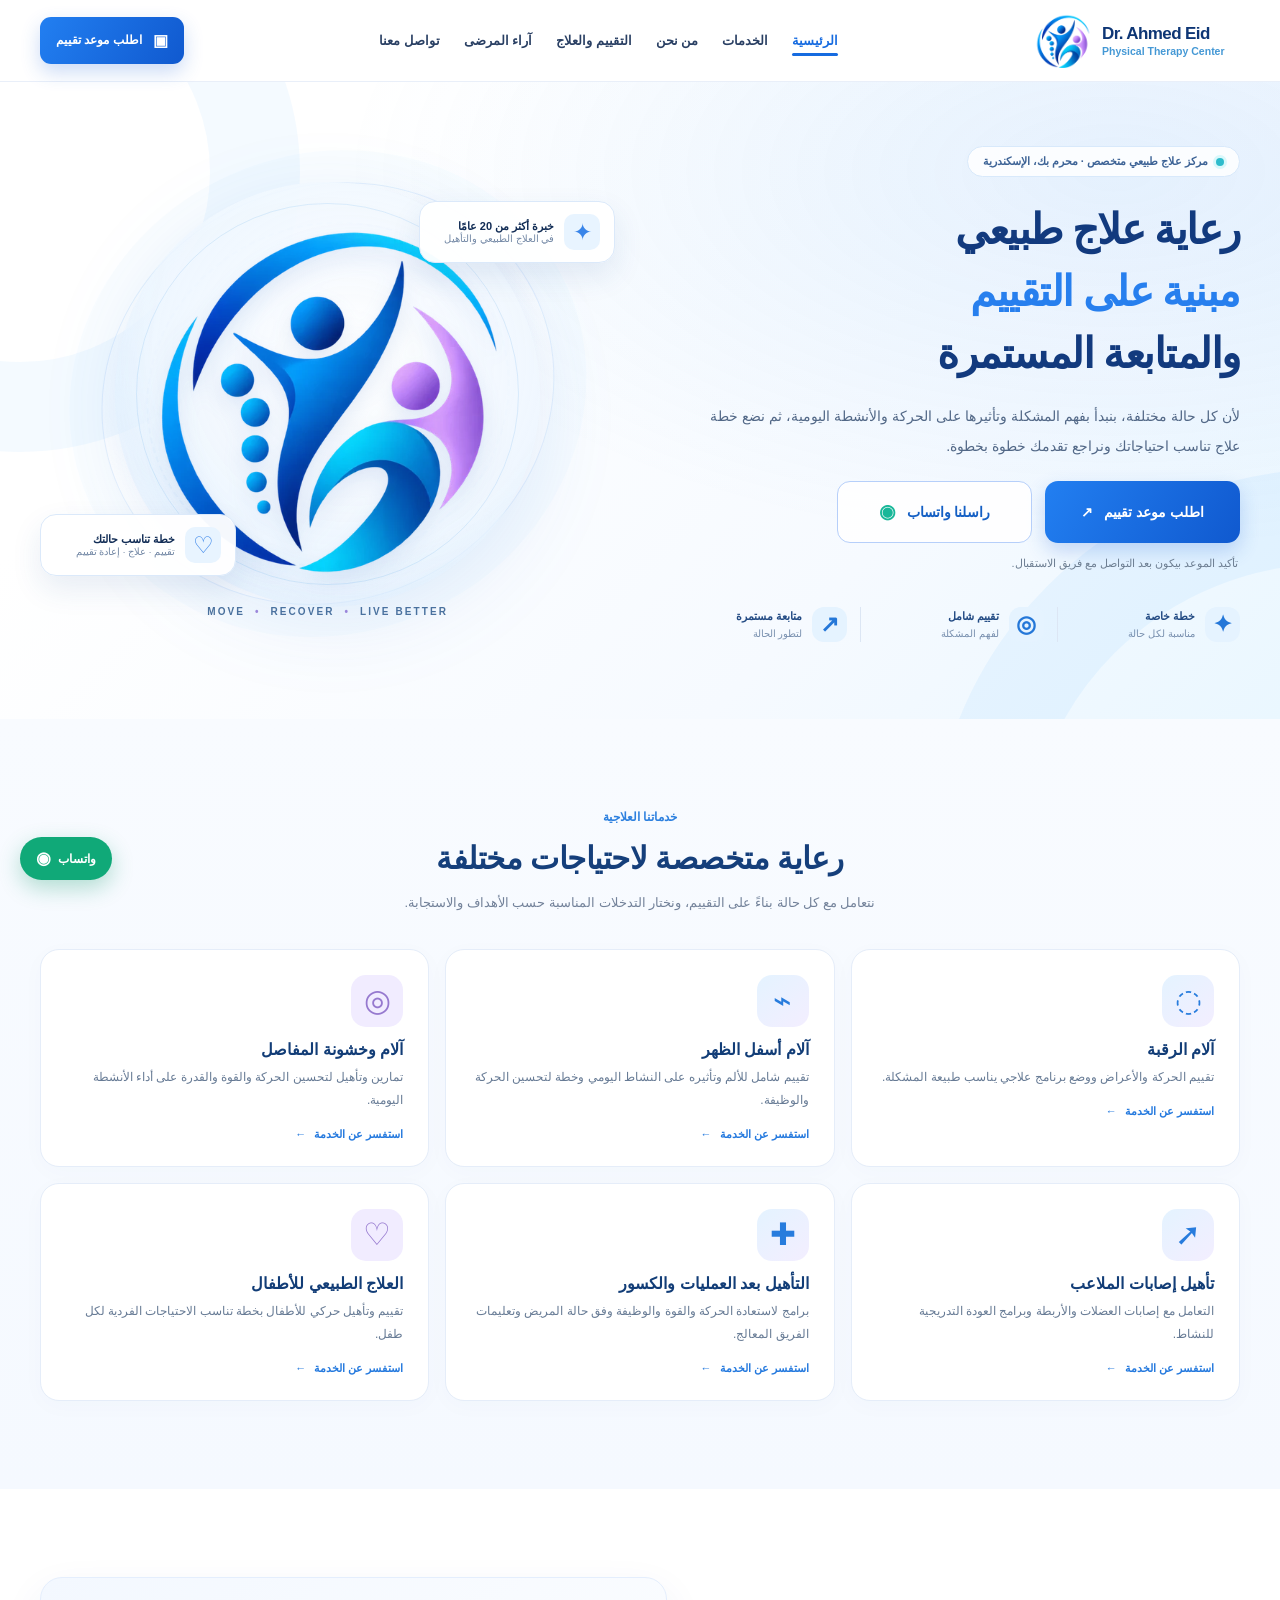
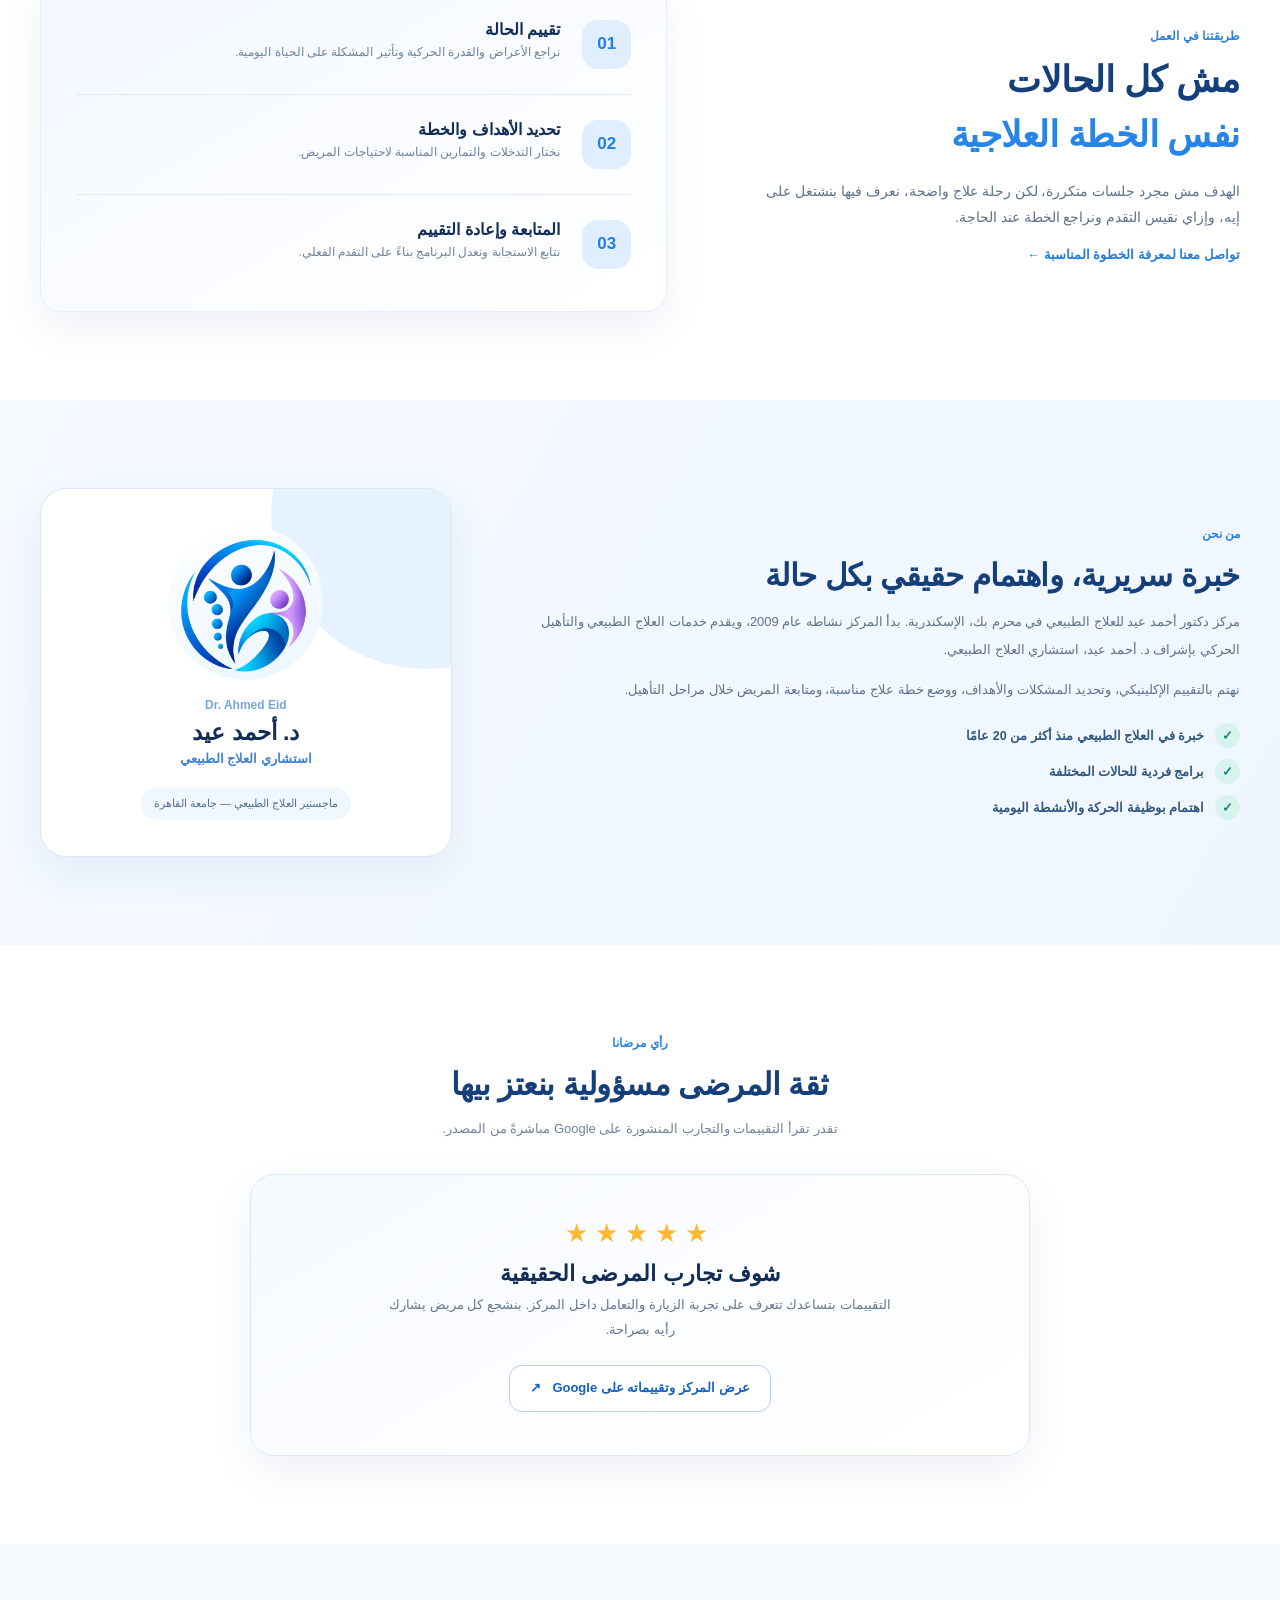
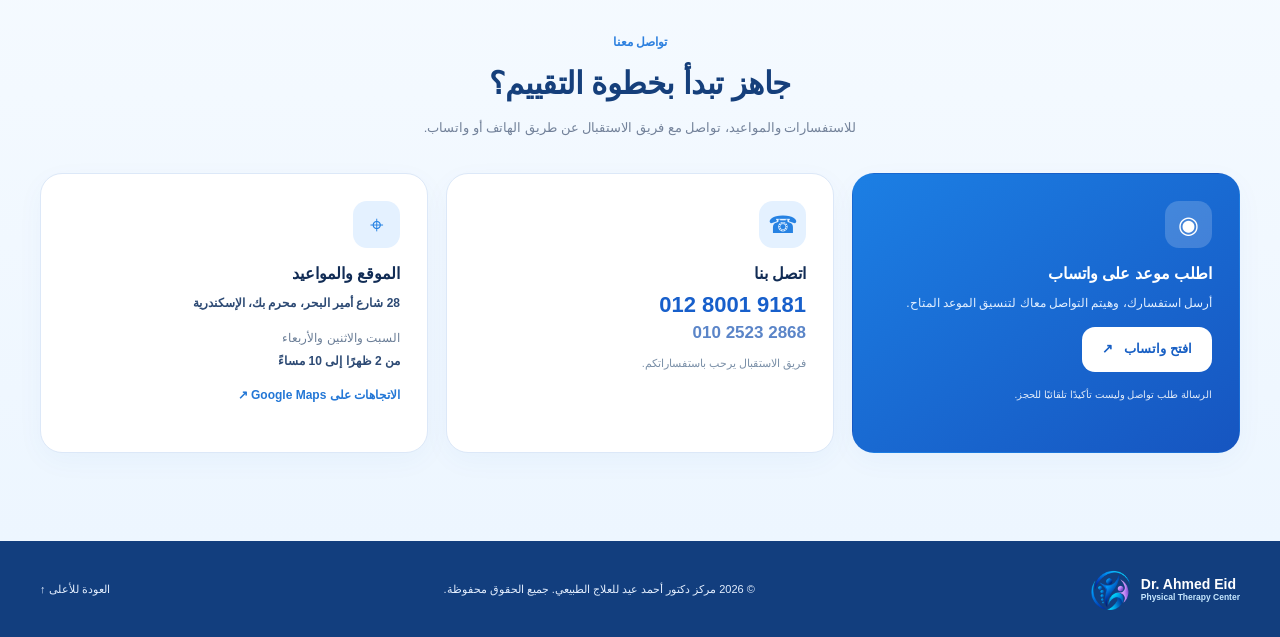
==== commit a2b7cda5: "Add files via upload Clinic Website V2 - New Design" ====
--- a/index.html
+++ b/index.html
@@ -1,437 +1,216 @@
-<!DOCTYPE html>
-<html lang="ar" dir="rtl">
-<head>
-<meta charset="UTF-8">
-<meta name="viewport" content="width=device-width, initial-scale=1.0">
-
-<meta name="title" content="مركز د. أحمد عيد | العلاج الطبيعي والتأهيل في محرم بك - الإسكندرية">
-
-<title>مركز د. أحمد عيد | العلاج الطبيعي والتأهيل في محرم بك - الإسكندرية</title>
-<meta name="description" content="مركز د. أحمد عيد للعلاج الطبيعي والتأهيل في محرم بك، الإسكندرية. نقدم علاج آلام الرقبة والظهر، إصابات الملاعب، عرق النسا، الحجامة، والمساج العلاجي بأحدث أساليب العلاج الطبيعي.">
-
-<meta property="og:type" content="website">
-<meta property="og:url" content="https://ahmedeidcare.github.io/">
-<meta property="og:title" content="مركز د. أحمد عيد | العلاج الطبيعي والتأهيل">
-<meta property="og:description" content="مركز متخصص في العلاج الطبيعي والتأهيل في محرم بك - الإسكندرية.">
-<meta property="og:image" content="https://lh3.googleusercontent.com/p/AF1QipONOCEKBpE3Jv4sSlZulHNYckz6tALq_UagcDXc=w203-h270-k-no">
-<meta property="og:locale" content="ar_EG">
-<meta property="og:site_name" content="مركز د. أحمد عيد">
-
-<meta name="robots" content="index, follow">
-<meta name="author" content="Dr Ahmed Eid Center">
-<meta charset="UTF-8">
-
-
-<link rel="preconnect" href="https://fonts.googleapis.com">
-<link href="https://fonts.googleapis.com/css2?family=Tajawal:wght@300;400;500;700;900&family=Cormorant+Garamond:wght@300;400;600&display=swap" rel="stylesheet">
-<link rel="stylesheet" href="main.css"/>
-</head>
-<body>
-
-<!-- NAV -->
-<nav>
-  <div class="nav-logo">مركز د. أحمد عيد <span>| للعلاج الطبيعي</span></div>
-  <ul class="nav-links">
-    <li><a href="#services">خدماتنا</a></li>
-    <li><a href="#about">من نحن</a></li>
-    <li><a href="#conditions">الحالات</a></li>
-    <li><a href="#contact" class="nav-cta">احجز الآن</a></li>
-  </ul>
-</nav>
-
-<!-- HERO -->
-<section class="hero">
-  <div class="hero-bg"></div>
-  <div class="hero-circle-1"></div>
-  <div class="hero-circle-2"></div>
-
-  <!-- decorative SVG cross -->
-  <svg class="hero-cross" viewBox="0 0 200 200" fill="none" xmlns="http://www.w3.org/2000/svg">
-    <rect x="80" y="0" width="40" height="200" rx="8" fill="white"/>
-    <rect x="0" y="80" width="200" height="40" rx="8" fill="white"/>
-    <circle cx="100" cy="100" r="95" stroke="white" stroke-width="1.5" fill="none"/>
-  </svg>
-
-  <div class="hero-content">
-    <div class="hero-badge">
-      <div class="dot"></div>
-      الإسكندرية — محرم بك
-    </div>
-    <h1 class="hero-title">
-      عودتك للحركة<br>
-      هي <span class="accent">هدفنا</span>
-    </h1>
-    <p class="hero-sub-title">Dr. Ahmed Eid — Physical Therapy & Rehabilitation Center</p>
-    <p class="hero-desc">
-      مركز متخصص في العلاج الطبيعي للعظام والأعصاب وإصابات الملاعب وتأهيل الأطفال ذوي القدرات الخاصة — بإشراف استشاري حاصل على ماجستير العلاج الطبيعي من جامعة القاهرة.
-    </p>
-    <div class="hero-actions">
-      <a href="#contact" class="btn-primary">
-        📅 احجز جلستك الآن
-      </a>
-      <a href="#about" class="btn-secondary">
-        تعرف علينا ←
-      </a>
-    </div>
-
-    <div class="stats-bar">
-      <div class="stat">
-        <div class="stat-num">+21</div>
-        <div class="stat-label">سنة خبرة</div>
-      </div>
-      <div class="stat">
-        <div class="stat-num">+5000</div>
-        <div class="stat-label">حالة تم علاجها</div>
-      </div>
-      <div class="stat">
-        <div class="stat-num">3</div>
-        <div class="stat-label">تخصصات علاجية</div>
-      </div>
-    </div>
-  </div>
-</section>
-
-<div class="divider"></div>
-
-<!-- SERVICES -->
-<section class="services" id="services">
-  <div class="section-label">تخصصاتنا</div>
-  <h2 class="section-title reveal">ماذا نعالج في <span class="gold">مركزنا؟</span></h2>
-  <p class="section-desc reveal reveal-delay-1">نقدم برامج علاجية متكاملة تجمع بين أحدث التقنيات الطبية والخبرة السريرية الطويلة.</p>
-
-  <div class="services-grid">
-    <div class="service-card reveal">
-      <span class="service-icon">🦴</span>
-      <div class="service-title">العلاج الطبيعي للعظام</div>
-      <div class="service-desc">آلام أسفل الظهر، الرقبة، غضاريف العمود الفقري، خشونة المفاصل، وتيبس المفاصل بعد الكسور.</div>
-    </div>
-    <div class="service-card reveal reveal-delay-1">
-      <span class="service-icon">🧠</span>
-      <div class="service-title">علاج طبيعي للأعصاب</div>
-      <div class="service-desc">تأهيل إصابات الأعصاب الطرفية، الشلل، والحالات العصبية التي تؤثر على الحركة والتوازن.</div>
-    </div>
-    <div class="service-card reveal reveal-delay-2">
-      <span class="service-icon">⚽</span>
-      <div class="service-title">إصابات الملاعب</div>
-      <div class="service-desc">علاج التهاب الأوتار، إصابات الأربطة، والتأهيل بعد العمليات الجراحية للرياضيين وغيرهم.</div>
-    </div>
-    <div class="service-card reveal reveal-delay-3">
-      <span class="service-icon">👶</span>
-      <div class="service-title">تأهيل الأطفال</div>
-      <div class="service-desc">قسم متخصص لعلاج الأطفال ذوي القدرات الخاصة وحالات التأخر الحركي والتطوري.</div>
-    </div>
-    <div class="service-card reveal reveal-delay-1">
-      <span class="service-icon">🔬</span>
-      <div class="service-title">التأهيل بعد الجراحة</div>
-      <div class="service-desc">برامج تأهيلية متكاملة ومصممة بعناية للتعافي السريع عقب العمليات الجراحية المختلفة.</div>
-    </div>
-    <div class="service-card reveal reveal-delay-2">
-      <span class="service-icon">💪</span>
-      <div class="service-title">تقوية العضلات والقوام</div>
-      <div class="service-desc">تمارين علاجية وبرامج تصحيح القوام لتحسين الأداء الحركي ومنع الإصابات المتكررة.</div>
-    </div>
-  </div>
-</section>
-
-<div class="divider"></div>
-
-<!-- ABOUT -->
-<section class="about" id="about">
-  <div class="about-inner">
-    <div class="about-visual reveal">
-      <div class="about-card-main">
-        <div class="dr-name">د. أحمد عيد راضي</div>
-        <div class="dr-title">استشاري العلاج الطبيعي</div>
-        <ul class="credential-list">
-          <li>ماجستير العلاج الطبيعي — جامعة القاهرة</li>
-          <li>رئيس قسم العلاج الطبيعي بجمعية التأهيل المهني</li>
-          <li>خبرة سريرية تتجاوز 21 عاماً في مجال التأهيل</li>
-          <li>متخصص في علاج العظام والأعصاب وإصابات الملاعب</li>
-          <li>قسم خاص ومتطور لتأهيل الأطفال ذوي الاحتياجات الخاصة</li>
-        </ul>
-      </div>
-      <div class="about-card-float">
-        <div class="float-num">21+</div>
-        <div class="float-text">سنة من الخبرة والتميز</div>
-      </div>
-    </div>
-
-    <div class="about-text reveal reveal-delay-1">
-      <div class="section-label">من نحن</div>
-      <h2 class="section-title">رحلتك نحو <span class="gold">الشفاء</span> تبدأ هنا</h2>
-      <p style="color:var(--text-muted);line-height:1.9;font-size:0.97rem;margin-bottom:1.5rem;">
-        مركز دكتور أحمد عيد للعلاج الطبيعي هو وجهة متخصصة في تقديم أعلى مستويات الرعاية الطبيعية بالإسكندرية. يعمل المركز بإشراف مباشر من الدكتور أحمد عيد، الحاصل على ماجستير العلاج الطبيعي من جامعة القاهرة.
-      </p>
-      <p style="color:var(--text-muted);line-height:1.9;font-size:0.97rem;margin-bottom:2rem;">
-        نستخدم أحدث التقنيات والأجهزة الطبية مع برامج علاجية مصممة خصيصاً لكل حالة، لضمان أسرع وأفضل نتائج ممكنة لكل مريض.
-      </p>
-      <a href="#contact" class="btn-primary" style="display:inline-flex;">
-        📞 تواصل معنا الآن
-      </a>
-    </div>
-  </div>
-</section>
-
-<div class="divider"></div>
-
-<!-- CONDITIONS -->
-<section class="conditions" id="conditions">
-  <div class="section-label">الحالات التي نعالجها</div>
-  <h2 class="section-title reveal">كل حالة تستحق <span class="gold">اهتماماً خاصاً</span></h2>
-
-  <div class="conditions-grid">
-    <div class="condition-pill reveal"><span class="icon">💊</span> آلام أسفل الظهر</div>
-    <div class="condition-pill reveal reveal-delay-1"><span class="icon">🔩</span> غضاريف الرقبة والظهر</div>
-    <div class="condition-pill reveal reveal-delay-2"><span class="icon">🦵</span> خشونة المفاصل</div>
-    <div class="condition-pill reveal"><span class="icon">🩹</span> تيبس المفاصل بعد الكسور</div>
-    <div class="condition-pill reveal reveal-delay-1"><span class="icon">🏃</span> إصابات الملاعب الرياضية</div>
-    <div class="condition-pill reveal reveal-delay-2"><span class="icon">🔥</span> التهاب الأوتار</div>
-    <div class="condition-pill reveal"><span class="icon">⚡</span> آلام الرقبة المزمنة</div>
-    <div class="condition-pill reveal reveal-delay-1"><span class="icon">🧒</span> تأخر الحركة عند الأطفال</div>
-    <div class="condition-pill reveal reveal-delay-2"><span class="icon">🤝</span> التأهيل بعد العمليات</div>
-    <div class="condition-pill reveal"><span class="icon">🦶</span> التهاب اللفافة الأخمصية</div>
-    <div class="condition-pill reveal reveal-delay-1"><span class="icon">💪</span> ضعف العضلات والشلل</div>
-    <div class="condition-pill reveal reveal-delay-2"><span class="icon">🧠</span> الحالات العصبية</div>
-  </div>
-</section>
-
-<div class="divider"></div>
-
-<!-- WHY US -->
-<section class="why">
-  <div class="section-label">لماذا نحن</div>
-  <h2 class="section-title reveal">لماذا يختار المرضى <span class="gold">مركزنا؟</span></h2>
-
-  <div class="why-grid">
-    <div class="why-item reveal">
-      <div class="why-num">01</div>
-      <div class="why-title">⚕️ خبرة طبية موثوقة</div>
-      <div class="why-desc">أكثر من 21 عاماً من الخبرة السريرية تحت إشراف استشاري حاصل على ماجستير من جامعة القاهرة.</div>
-    </div>
-    <div class="why-item reveal reveal-delay-1">
-      <div class="why-num">02</div>
-      <div class="why-title">🎯 خطط علاجية مخصصة</div>
-      <div class="why-desc">كل مريض يحصل على برنامج علاجي مصمم خصيصاً لحالته، لأننا نؤمن أن لكل جسم احتياجاته الخاصة.</div>
-    </div>
-    <div class="why-item reveal reveal-delay-2">
-      <div class="why-num">03</div>
-      <div class="why-title">🔬 تقنيات حديثة</div>
-      <div class="why-desc">نستخدم أحدث أجهزة وتقنيات العلاج الطبيعي لضمان أفضل النتائج في أقل وقت ممكن.</div>
-    </div>
-    <div class="why-item reveal">
-      <div class="why-num">04</div>
-      <div class="why-title">👨‍👩‍👧 رعاية الأطفال</div>
-      <div class="why-desc">قسم متخصص ومتكامل لرعاية وتأهيل الأطفال ذوي القدرات الخاصة باهتمام وحنان خاص.</div>
-    </div>
-    <div class="why-item reveal reveal-delay-1">
-      <div class="why-num">05</div>
-      <div class="why-title">📍 موقع مركزي مميز</div>
-      <div class="why-desc">يقع المركز في قلب محرم بك بالإسكندرية — سهل الوصول من جميع أحياء المدينة.</div>
-    </div>
-    <div class="why-item reveal reveal-delay-2">
-      <div class="why-num">06</div>
-      <div class="why-title">🤝 متابعة مستمرة</div>
-      <div class="why-desc">نلتزم بمتابعة تقدم كل مريض وتعديل البرنامج العلاجي حسب الاستجابة لضمان الشفاء التام.</div>
-    </div>
-  </div>
-</section>
-
-<!-- CTA BANNER -->
-<div class="cta-banner reveal">
-  <h2>جاهز لتبدأ رحلة شفائك؟</h2>
-  <p>تواصل معنا الآن لحجز جلستك الأولى — فريقنا جاهز للإجابة على كل أسئلتك</p>
-  <a href="https://wa.me/201280019181" class="btn-white">
-    💬 تحدث معنا على واتساب
-  </a>
-</div>
-
-<!-- CONTACT -->
-<section class="contact" id="contact">
-  <div class="contact-inner">
-    <div>
-      <div class="section-label">تواصل معنا</div>
-      <h2 class="section-title reveal">احجز موعدك <span class="gold">اليوم</span></h2>
-      <p class="section-desc reveal reveal-delay-1" style="margin-bottom:2.5rem;">
-        فريقنا على استعداد لمساعدتك وتحديد الخطة العلاجية المناسبة لحالتك.
-      </p>
-
-      <div class="contact-info-item reveal">
-        <div class="contact-icon">📞</div>
-        <div class="contact-info-text">
-          <strong>اتصل بنا</strong>
-          <span>01280019181 — 033959509</span>
-        </div>
-      </div>
-      <div class="contact-info-item reveal reveal-delay-1">
-        <div class="contact-icon">📍</div>
-        <div class="contact-info-text">
-          <strong>العنوان</strong>
-          <span>28 شارع أمير البحر، برج الوسام، الدور الأول<br>محرم بك — الإسكندرية</span>
-        </div>
-      </div>
-      <div class="contact-info-item reveal reveal-delay-2">
-        <div class="contact-icon">✉️</div>
-        <div class="contact-info-text">
-          <strong>البريد الإلكتروني</strong>
-          <span>dr.ahmedeid23@gmail.com</span>
-        </div>
-      </div>
-    </div>
-
-    <div class="reveal reveal-delay-1">
-      <form class="contact-form" onsubmit="handleSubmit(event)">
-        <div class="form-row">
-          <div class="form-field">
-            <label>الاسم الكامل</label>
-            <input id="f-name" type="text" placeholder="اسمك هنا" required>
-          </div>
-          <div class="form-field">
-            <label>رقم الهاتف</label>
-            <input id="f-phone" type="tel" placeholder="01xxxxxxxxx" required>
-          </div>
-        </div>
-        <div class="form-field">
-          <label>نوع الشكوى</label>
-          <select id="f-condition" required>
-            <option value="" disabled selected>اختر الحالة</option>
-            <option>آلام الظهر والرقبة</option>
-            <option>غضاريف العمود الفقري</option>
-            <option>خشونة المفاصل</option>
-            <option>إصابات ملاعب</option>
-            <option>تأهيل الأطفال</option>
-            <option>التأهيل بعد العملية</option>
-            <option>حالة أخرى</option>
-          </select>
-        </div>
-        <div class="form-field">
-          <label>تفاصيل إضافية (اختياري)</label>
-          <textarea id="f-details" placeholder="اكتب أي تفاصيل تود مشاركتها مع الدكتور..."></textarea>
-        </div>
-        <button type="submit" class="submit-btn">إرسال طلب الحجز على واتساب 💬</button>
-      </form>
-    </div>
-  </div>
-</section>
-
-<!-- REVIEWS -->
-<section class="reviews-section">
-  <div class="section-label">آراء المرضى</div>
-  <h2 class="section-title reveal">ماذا يقول <span class="gold">مرضانا؟</span></h2>
-  <p class="section-desc reveal reveal-delay-1" style="margin-bottom:1rem;">
-    تجارب حقيقية من مرضى تعافوا في مركزنا.
-  </p>
-
-  <!-- Google Reviews link -->
-  <a href="https://www.google.com/maps/place/%D9%85%D8%B1%D9%83%D8%B2+%D8%AF%D9%83%D8%AA%D9%88%D8%B1+%D8%A7%D8%AD%D9%85%D8%AF+%D8%B9%D9%8A%D8%AF+%D9%84%D9%84%D8%B9%D9%84%D8%A7%D8%AC+%D8%A7%D9%84%D8%B7%D8%A8%D9%8A%D8%B9%D9%8A%E2%80%AD/@31.1918023,29.92244,17z/data=!4m8!3m7!1s0x14f5c39bf22ee087:0x7616c310e2b87090!8m2!3d31.1918023!4d29.92244!9m1!1b1!16s%2Fg%2F1th4_4ng?entry=ttu&g_ep=EgoyMDI2MDUwNi4wIKXMDSoASAFQAw%3D%3D" target="_blank" class="google-reviews-link reveal reveal-delay-2">
-    <svg width="20" height="20" viewBox="0 0 24 24" fill="none" xmlns="http://www.w3.org/2000/svg">
-      <path d="M22.56 12.25c0-.78-.07-1.53-.2-2.25H12v4.26h5.92c-.26 1.37-1.04 2.53-2.21 3.31v2.77h3.57c2.08-1.92 3.28-4.74 3.28-8.09z" fill="#4285F4"/>
-      <path d="M12 23c2.97 0 5.46-.98 7.28-2.66l-3.57-2.77c-.98.66-2.23 1.06-3.71 1.06-2.86 0-5.29-1.93-6.16-4.53H2.18v2.84C3.99 20.53 7.7 23 12 23z" fill="#34A853"/>
-      <path d="M5.84 14.09c-.22-.66-.35-1.36-.35-2.09s.13-1.43.35-2.09V7.07H2.18C1.43 8.55 1 10.22 1 12s.43 3.45 1.18 4.93l2.85-2.22.81-.62z" fill="#FBBC05"/>
-      <path d="M12 5.38c1.62 0 3.06.56 4.21 1.64l3.15-3.15C17.45 2.09 14.97 1 12 1 7.7 1 3.99 3.47 2.18 7.07l3.66 2.84c.87-2.6 3.3-4.53 6.16-4.53z" fill="#EA4335"/>
-    </svg>
-    اقرأ جميع التقييمات على Google ←
-  </a>
-
-  <div class="reviews-grid">
-    <!-- Static reviews based on real center info -->
-    <div class="review-card reveal">
-      <div class="review-stars">★★★★★</div>
-      <p class="review-text">«الدكتور أحمد عيد متميز جداً، عالج ألم الظهر المزمن اللي كنت بعاني منه لسنين في جلسات قليلة. متابعته ممتازة وأسلوبه محترف.»</p>
-      <div class="review-author">
-        <div class="review-avatar">م</div>
-        <div>
-          <div class="review-name">محمد أحمد</div>
-          <div class="review-source">
-            <svg width="14" height="14" viewBox="0 0 24 24" fill="none"><path d="M22.56 12.25c0-.78-.07-1.53-.2-2.25H12v4.26h5.92c-.26 1.37-1.04 2.53-2.21 3.31v2.77h3.57c2.08-1.92 3.28-4.74 3.28-8.09z" fill="#4285F4"/><path d="M12 23c2.97 0 5.46-.98 7.28-2.66l-3.57-2.77c-.98.66-2.23 1.06-3.71 1.06-2.86 0-5.29-1.93-6.16-4.53H2.18v2.84C3.99 20.53 7.7 23 12 23z" fill="#34A853"/><path d="M5.84 14.09c-.22-.66-.35-1.36-.35-2.09s.13-1.43.35-2.09V7.07H2.18C1.43 8.55 1 10.22 1 12s.43 3.45 1.18 4.93l2.85-2.22.81-.62z" fill="#FBBC05"/><path d="M12 5.38c1.62 0 3.06.56 4.21 1.64l3.15-3.15C17.45 2.09 14.97 1 12 1 7.7 1 3.99 3.47 2.18 7.07l3.66 2.84c.87-2.6 3.3-4.53 6.16-4.53z" fill="#EA4335"/></svg>
-            Google Review
-          </div>
-        </div>
-      </div>
-    </div>
-
-    <div class="review-card reveal reveal-delay-1">
-      <div class="review-stars">★★★★★</div>
-      <p class="review-text">«ابني عنده تأخر حركي وبدأنا الجلسات في المركز، والتحسن كان واضح من أول شهر. الدكتور صبور مع الأطفال ومتفهم جداً.»</p>
-      <div class="review-author">
-        <div class="review-avatar">س</div>
-        <div>
-          <div class="review-name">سمر خالد</div>
-          <div class="review-source">
-            <svg width="14" height="14" viewBox="0 0 24 24" fill="none"><path d="M22.56 12.25c0-.78-.07-1.53-.2-2.25H12v4.26h5.92c-.26 1.37-1.04 2.53-2.21 3.31v2.77h3.57c2.08-1.92 3.28-4.74 3.28-8.09z" fill="#4285F4"/><path d="M12 23c2.97 0 5.46-.98 7.28-2.66l-3.57-2.77c-.98.66-2.23 1.06-3.71 1.06-2.86 0-5.29-1.93-6.16-4.53H2.18v2.84C3.99 20.53 7.7 23 12 23z" fill="#34A853"/><path d="M5.84 14.09c-.22-.66-.35-1.36-.35-2.09s.13-1.43.35-2.09V7.07H2.18C1.43 8.55 1 10.22 1 12s.43 3.45 1.18 4.93l2.85-2.22.81-.62z" fill="#FBBC05"/><path d="M12 5.38c1.62 0 3.06.56 4.21 1.64l3.15-3.15C17.45 2.09 14.97 1 12 1 7.7 1 3.99 3.47 2.18 7.07l3.66 2.84c.87-2.6 3.3-4.53 6.16-4.53z" fill="#EA4335"/></svg>
-            Google Review
-          </div>
-        </div>
-      </div>
-    </div>
-
-    <div class="review-card reveal reveal-delay-2">
-      <div class="review-stars">★★★★★</div>
-      <p class="review-text">«بعد عملية الركبة كنت خايف من التأهيل، بس الدكتور أحمد شرحلي كل خطوة وكان معايا طول الوقت. رجعت للحركة الطبيعية أسرع من اللي توقعته.»</p>
-      <div class="review-author">
-        <div class="review-avatar">ع</div>
-        <div>
-          <div class="review-name">عمرو مصطفى</div>
-          <div class="review-source">
-            <svg width="14" height="14" viewBox="0 0 24 24" fill="none"><path d="M22.56 12.25c0-.78-.07-1.53-.2-2.25H12v4.26h5.92c-.26 1.37-1.04 2.53-2.21 3.31v2.77h3.57c2.08-1.92 3.28-4.74 3.28-8.09z" fill="#4285F4"/><path d="M12 23c2.97 0 5.46-.98 7.28-2.66l-3.57-2.77c-.98.66-2.23 1.06-3.71 1.06-2.86 0-5.29-1.93-6.16-4.53H2.18v2.84C3.99 20.53 7.7 23 12 23z" fill="#34A853"/><path d="M5.84 14.09c-.22-.66-.35-1.36-.35-2.09s.13-1.43.35-2.09V7.07H2.18C1.43 8.55 1 10.22 1 12s.43 3.45 1.18 4.93l2.85-2.22.81-.62z" fill="#FBBC05"/><path d="M12 5.38c1.62 0 3.06.56 4.21 1.64l3.15-3.15C17.45 2.09 14.97 1 12 1 7.7 1 3.99 3.47 2.18 7.07l3.66 2.84c.87-2.6 3.3-4.53 6.16-4.53z" fill="#EA4335"/></svg>
-            Google Review
-          </div>
-        </div>
-      </div>
-    </div>
-
-    <!-- Leave a review CTA card -->
-    <div class="review-card review-cta-card reveal reveal-delay-3">
-      <div class="review-cta-icon">⭐</div>
-      <p class="review-cta-title">شاركنا تجربتك</p>
-      <p class="review-cta-desc">رأيك يساعد مرضى آخرين في اتخاذ قرارهم</p>
-      <a href="https://g.page/r/CZBwuOIQwxZ2EBE/review" target="_blank" class="review-cta-btn">
-        اكتب تقييمك على Google
-      </a>
-    </div>
-  </div>
-</section>
-
-<div class="divider"></div>
-
-<!-- MAP -->
-<section class="map-section">
-  <div class="section-label">موقعنا</div>
-  <h2 class="section-title reveal">تعرف على <span class="gold">طريقك إلينا</span></h2>
-  <p class="section-desc reveal reveal-delay-1" style="margin-bottom:2.5rem;">
-    28 شارع أمير البحر، برج الوسام، الدور الأول — محرم بك، الإسكندرية
-  </p>
-  <div class="map-wrapper reveal">
-    <iframe
-      src="https://www.google.com/maps/embed?pb=!1m18!1m12!1m3!1d3454.0!2d29.92244!3d31.1918023!2m3!1f0!2f0!3f0!3m2!1i1024!2i768!4f13.1!3m3!1m2!1s0x14f5c39bf22ee087%3A0x7616c310e2b87090!2z2YXYsdmD2I8g2K_Zg9GPINGJ2K3ZhdYU2K8g2LnZitmYINmE2YTYudaaYWog2KfZhNi30KjZitmEYNi32KjZitmEYQ!5e0!3m2!1sar!2seg!4v1715000000000"
-      width="100%"
-      height="420"
-      style="border:0;"
-      allowfullscreen=""
-      loading="lazy"
-      referrerpolicy="no-referrer-when-downgrade"
-      title="موقع مركز د. أحمد عيد للعلاج الطبيعي">
-    </iframe>
-    <a href="https://maps.google.com/?q=31.1918023,29.92244" target="_blank" class="map-directions-btn">
-      🗺️ احصل على الاتجاهات
-    </a>
-  </div>
-</section>
-
-<div class="divider"></div>
-
-<!-- FOOTER -->
-<footer>
-  <div class="footer-brand">مركز د. أحمد عيد للعلاج الطبيعي</div>
-  <div class="footer-copy">© 2026 — جميع الحقوق محفوظة | الإسكندرية، مصر</div>
-</footer>
-
-<!-- WHATSAPP FLOAT -->
-<a href="https://wa.me/201280019181" class="whatsapp-float" title="تحدث معنا على واتساب">
-  <svg width="28" height="28" viewBox="0 0 24 24" fill="white" xmlns="http://www.w3.org/2000/svg">
-    <path d="M17.472 14.382c-.297-.149-1.758-.867-2.03-.967-.273-.099-.471-.148-.67.15-.197.297-.767.966-.94 1.164-.173.199-.347.223-.644.075-.297-.15-1.255-.463-2.39-1.475-.883-.788-1.48-1.761-1.653-2.059-.173-.297-.018-.458.13-.606.134-.133.298-.347.446-.52.149-.174.198-.298.298-.497.099-.198.05-.371-.025-.52-.075-.149-.669-1.612-.916-2.207-.242-.579-.487-.5-.669-.51-.173-.008-.371-.01-.57-.01-.198 0-.52.074-.792.372-.272.297-1.04 1.016-1.04 2.479 0 1.462 1.065 2.875 1.213 3.074.149.198 2.096 3.2 5.077 4.487.709.306 1.262.489 1.694.625.712.227 1.36.195 1.871.118.571-.085 1.758-.719 2.006-1.413.248-.694.248-1.289.173-1.413-.074-.124-.272-.198-.57-.347m-5.421 7.403h-.004a9.87 9.87 0 01-5.031-1.378l-.361-.214-3.741.982.998-3.648-.235-.374a9.86 9.86 0 01-1.51-5.26c.001-5.45 4.436-9.884 9.888-9.884 2.64 0 5.122 1.03 6.988 2.898a9.825 9.825 0 012.893 6.994c-.003 5.45-4.437 9.884-9.885 9.884m8.413-18.297A11.815 11.815 0 0012.05 0C5.495 0 .16 5.335.157 11.892c0 2.096.547 4.142 1.588 5.945L.057 24l6.305-1.654a11.882 11.882 0 005.683 1.448h.005c6.554 0 11.89-5.335 11.893-11.893a11.821 11.821 0 00-3.48-8.413Z"/>
-  </svg>
-</a>
-
-<script src="main.js"></script>
-</body>
-</html>+<!doctype html>
+<html lang="ar" dir="rtl">
+<head>
+  <meta charset="utf-8">
+  <meta name="viewport" content="width=device-width, initial-scale=1">
+  <meta name="theme-color" content="#ffffff">
+  <meta name="description" content="مركز دكتور أحمد عيد للعلاج الطبيعي في محرم بك، الإسكندرية. تقييم للحالة وخطة علاج فردية ومتابعة مستمرة لآلام الظهر والرقبة والمفاصل، إصابات الملاعب والتأهيل بعد الجراحة وعلاج الأطفال.">
+  <meta name="robots" content="index, follow">
+  <meta name="google-site-verification" content="MWwcCIrBVHsGsv6pjHYOARjWSX-cwfdoA1U1J5nDeVc">
+  <link rel="canonical" href="https://ahmedeidcare.github.io/">
+  <title>مركز دكتور أحمد عيد للعلاج الطبيعي | محرم بك، الإسكندرية</title>
+  <meta property="og:type" content="website">
+  <meta property="og:locale" content="ar_EG">
+  <meta property="og:title" content="مركز دكتور أحمد عيد للعلاج الطبيعي">
+  <meta property="og:description" content="رعاية علاج طبيعي مبنية على التقييم والمتابعة — محرم بك، الإسكندرية.">
+  <meta property="og:url" content="https://ahmedeidcare.github.io/">
+  <meta property="og:image" content="https://ahmedeidcare.github.io/assets/preview.jpg">
+  <meta property="og:image:width" content="202">
+  <meta property="og:image:height" content="270">
+  <link rel="icon" href="[data-uri]" type="image/webp">
+  <link rel="preconnect" href="https://fonts.googleapis.com">
+  <link rel="preconnect" href="https://fonts.gstatic.com" crossorigin>
+  
+  <style>:root{--blue:#166be0;--blue-deep:#113c7d;--navy:#112c55;--muted:#596c88;--cyan:#20bce5;--purple:#a287da;--bg:#f7fbff;--border:#dce8f9;--shadow:0 16px 42px rgba(25,66,130,.075)}
+*,*::before,*::after{box-sizing:border-box}
+html{scroll-behavior:smooth;scroll-padding-top:95px}
+body{margin:0;font-family:'Cairo',Tahoma,Arial,sans-serif;background:#fff;color:var(--navy);-webkit-font-smoothing:antialiased}
+a{color:inherit;text-decoration:none}button,a{-webkit-tap-highlight-color:transparent}button{font:inherit}img{max-width:100%;display:block}h1,h2,h3,p{margin-top:0}p{line-height:1.9}
+:focus-visible{outline:3px solid #458ffa;outline-offset:3px;border-radius:5px}
+.container{width:min(1200px,calc(100% - 48px));margin-inline:auto}
+.skip-link{position:absolute;top:-80px;right:20px;z-index:2000;padding:8px 15px;background:#fff}.skip-link:focus{top:7px}
+.site-header{height:82px;position:sticky;top:0;z-index:1000;background:rgba(255,255,255,.96);border-bottom:1px solid #e9eff9;backdrop-filter:blur(14px);-webkit-backdrop-filter:blur(14px)}
+.header-inner{height:100%;display:flex;align-items:center;justify-content:space-between;gap:22px}
+.brand{display:flex;align-items:center;gap:10px;flex-shrink:0;min-width:206px;direction:ltr}
+.brand-icon{object-fit:contain;width:58px;height:58px}
+.brand-words{display:flex;flex-direction:column;align-items:flex-start;line-height:1.25;white-space:nowrap}
+.brand-words strong{font-family:Inter,Arial,sans-serif;color:#0e3675;font-size:17px;font-weight:800;letter-spacing:-.6px}
+.brand-words small{font-family:Inter,Arial,sans-serif;color:#4498d5;font-size:10.5px;font-weight:600}
+.main-nav{display:flex;align-items:center;gap:24px;justify-content:center}
+.nav-link{font-size:12.5px;font-weight:800;white-space:nowrap;color:#293f63;position:relative;padding:11px 0;transition:color .2s}
+.nav-link:hover,.nav-link.active{color:var(--blue)}.nav-link.active::after{content:'';position:absolute;bottom:3px;right:0;left:0;height:3px;background:var(--blue);border-radius:5px}
+.btn{display:inline-flex;justify-content:center;align-items:center;gap:11px;border-radius:13px;padding:12px 20px;font-weight:800;font-size:13px;line-height:1.6;white-space:nowrap;transition:transform .2s,box-shadow .2s,border-color .2s}
+.btn:hover{transform:translateY(-2px)}.btn-primary{color:#fff;background:linear-gradient(120deg,#227ff1,#1059cf);box-shadow:0 8px 19px rgba(38,105,219,.24)}.btn-primary:hover{box-shadow:0 12px 24px rgba(38,105,219,.33)}
+.btn-outline{border:1.5px solid #b6cffa;background:rgba(255,255,255,.9);color:#145fc4}.btn-outline:hover{border-color:#2774da}
+.btn-large{padding:15px 22px;min-width:195px;font-size:14px}.header-cta{font-size:12px;border-radius:11px;padding:11px 16px}.calendar-icon{font-size:16px}
+.menu-toggle{display:none;background:#f1f7ff;border:1px solid #d5e6fc;border-radius:11px;width:44px;height:42px;cursor:pointer;align-items:center;justify-content:center;flex-direction:column;gap:5px}
+.menu-toggle span{width:21px;height:2px;background:#134eaa;border-radius:4px}
+.hero{position:relative;isolation:isolate;overflow:hidden;padding:64px 0 77px;background:radial-gradient(ellipse at 87% 14%,rgba(72,159,241,.11),transparent 49%),linear-gradient(135deg,#fff 25%,#f6faff 70%,#eaf7ff 100%)}
+.hero-bg-orb{position:absolute;z-index:-1;pointer-events:none;border-radius:50%}.hero-bg-orb-one{width:560px;height:560px;left:-260px;top:-190px;border:90px solid rgba(163,211,252,.12)}.hero-bg-orb-two{width:800px;height:800px;right:-450px;bottom:-550px;border:95px solid rgba(119,187,254,.11)}
+.hero-grid{display:grid;grid-template-columns:1.02fr .98fr;align-items:center;gap:26px;min-height:460px}
+.hero-copy{position:relative;z-index:1}.eyebrow{display:inline-flex;align-items:center;gap:8px;border:1px solid #d8e9fb;border-radius:50px;background:rgba(255,255,255,.85);padding:8px 15px;font-size:11px;color:#3d6396;font-weight:800;margin-bottom:22px}.eyebrow-dot{display:inline-block;width:8px;height:8px;background:#2fbccc;border-radius:50%;box-shadow:0 0 0 3px #d9f8fb}
+.hero h1{font-size:clamp(32px,3.3vw,51px);font-weight:900;line-height:1.47;letter-spacing:-1.5px;color:#123a7e;margin:0 0 17px}.hero h1 span{color:#277fee}
+.hero-lead{font-size:14.3px;color:#526887;line-height:2.05;max-width:535px;margin:0 0 20px}
+.hero-buttons{display:flex;gap:13px;flex-wrap:wrap}.booking-note{font-size:11px;color:#6d7e92;margin:10px 2px 0}.whatsapp-glyph{color:#18b799;font-size:19px}
+.hero-benefits{display:flex;gap:0;margin-top:33px;max-width:575px}.hero-benefits>div{display:grid;grid-template-columns:37px 1fr;grid-template-rows:auto auto;align-items:center;gap:0 8px;flex:1;padding-inline:13px;border-left:1px solid #dce6f4}.hero-benefits>div:last-child{border-left:none}.hero-benefits>div:first-child{padding-right:0}
+.benefit-icon{grid-row:1/3;width:35px;height:35px;display:grid;place-items:center;border-radius:12px;background:#e5f3ff;color:#2477d8;font-size:23px;font-weight:700}.hero-benefits strong{font-size:11px;color:#234b84}.hero-benefits small{font-size:10px;color:#7990af}
+.hero-visual{height:472px;position:relative;display:flex;align-items:center;justify-content:center;overflow:visible}.visual-ring{position:absolute;inset:6% 10%;border-radius:50%;transform:rotate(-24deg);border:1px solid rgba(34,126,230,.10)}.ring-one{background:radial-gradient(circle at 50% 40%,rgba(183,230,255,.28),rgba(216,231,255,.08) 63%,transparent 68%);box-shadow:0 0 0 32px rgba(104,182,246,.035)}.ring-two{inset:14% 18%;border:2px dashed rgba(95,169,229,.16)}
+.hero-logo-disc{position:relative;display:grid;place-items:center;width:min(88%,425px);aspect-ratio:1;z-index:1;background:radial-gradient(circle at 55% 42%,#fff,rgba(239,247,255,.9) 58%,rgba(197,228,255,.27) 77%,transparent);border-radius:50%;filter:drop-shadow(0 22px 39px rgba(33,103,204,.12))}.hero-logo-disc::before{content:'';position:absolute;inset:5%;border-radius:50%;border:1px solid rgba(93,163,230,.17)}
+.hero-logo-disc img{max-width:88%;height:auto;filter:drop-shadow(0 10px 10px rgba(54,110,189,.12))}
+.visual-card{position:absolute;z-index:4;background:rgba(255,255,255,.96);border:1px solid #dbe9fa;box-shadow:0 13px 30px rgba(30,75,147,.1);border-radius:16px;padding:12px 14px;display:flex;gap:10px;align-items:center;min-width:196px}.visual-card span:nth-child(2){display:flex;flex-direction:column}.visual-card strong{font-size:11px;font-weight:900}.visual-card small{font-size:9.5px;color:#7489a6}.card-icon{width:36px;height:36px;border-radius:10px;background:#e8f4ff;color:#3985e9;display:grid;place-items:center;font-size:23px}.card-experience{right:0;top:43px}.card-message{left:0;bottom:54px}.visual-tagline{position:absolute;bottom:13px;left:0;right:0;text-align:center;letter-spacing:2.1px;color:#4c729d;font:700 10px Inter,Arial,sans-serif;white-space:nowrap}.visual-tagline b{color:#a289dc;padding-inline:5px}
+.section{padding:88px 0}.section-heading{margin-bottom:33px}.section-heading.centered{text-align:center}.section-kicker{color:#2d80df;font-size:12px;font-weight:900;display:inline-block;margin-bottom:10px}.section-heading h2,.approach-intro h2,.about-copy h2{font-size:clamp(25px,2.4vw,34px);font-weight:900;letter-spacing:-.5px;line-height:1.6;margin:0 0 8px;color:#153f7b}.section-heading p{color:#73829a;max-width:660px;margin:0 auto;font-size:13px}
+.services-section{background:linear-gradient(180deg,#f8fbff 0%,#f5f9ff 100%)}.services-grid{display:grid;grid-template-columns:repeat(3,1fr);gap:16px}.service-card{position:relative;background:#fff;border:1px solid #e5edf9;border-radius:19px;padding:25px 25px 20px;min-height:218px;box-shadow:0 5px 23px rgba(28,69,131,.025);transition:transform .2s,box-shadow .2s,border-color .2s}.service-card:hover{transform:translateY(-4px);border-color:#bbdbff;box-shadow:var(--shadow)}.service-symbol{display:grid;place-items:center;width:52px;height:52px;border-radius:15px;color:#277cdd;background:linear-gradient(140deg,#e4f3ff,#f3eeff);font-size:31px;line-height:1;margin-bottom:13px}.service-card:nth-child(3n) .service-symbol{color:#9679cf;background:#f1ecff}.service-card h3{font-size:16px;color:#123d77;margin:0 0 7px;font-weight:900}.service-card p{font-size:12px;line-height:1.9;color:#677b95;margin:0 0 12px}.service-card a{font-size:11px;font-weight:800;color:#2479de}.service-card a span{margin-right:5px}
+.approach-section{background:#fff}.approach-grid{display:grid;grid-template-columns:.87fr 1.13fr;gap:90px;align-items:center}.approach-intro h2{font-size:clamp(29px,2.8vw,42px);line-height:1.55;margin-bottom:14px}.approach-intro h2 span{color:#2784e8}.approach-intro p{color:#5e728c;font-size:14px}.text-link{font-size:13px;color:#247ce2;font-weight:800}.journey{padding:17px 35px;border-radius:22px;background:linear-gradient(150deg,#f3f8ff,#fff);border:1px solid #e4eefd;box-shadow:var(--shadow)}.journey-step{display:flex;align-items:flex-start;gap:22px;padding:25px 0;border-bottom:1px solid #e1eafa}.journey-step:last-child{border:0}.journey-step>span{width:49px;height:49px;flex-shrink:0;display:grid;place-items:center;border-radius:16px;background:#e0efff;color:#247de1;font:800 17px Inter,Arial,sans-serif}.journey-step h3{font-size:16px;margin:0 0 2px;font-weight:900}.journey-step p{font-size:12px;color:#6d829b;line-height:1.85;margin:0}
+.about-section{background:linear-gradient(120deg,#f6faff,#eff6ff)}.about-grid{display:grid;grid-template-columns:1.3fr .75fr;gap:75px;align-items:center}.about-copy p{font-size:13px;color:#5e728c;line-height:2.1}.about-points{display:grid;gap:11px;margin-top:20px;font-size:12.5px;font-weight:800;color:#315780}.about-points div{display:flex;gap:11px;align-items:center}.about-points span{width:25px;height:25px;border-radius:50%;display:grid;place-items:center;background:#d7f3ed;color:#128477}
+.about-panel{background:#fff;border:1px solid #d9e7f9;border-radius:26px;padding:36px 30px;box-shadow:var(--shadow);text-align:center;position:relative;overflow:hidden}.about-panel::before{content:'';position:absolute;inset:-130px -130px auto auto;width:310px;height:310px;border-radius:50%;background:#e6f3ff}.about-emblem{position:relative;width:155px;height:155px;margin:0 auto 15px;border-radius:50%;background:linear-gradient(160deg,#fff,#eaf6ff);display:grid;place-items:center}.about-emblem img{width:145px;height:auto}.about-panel-body{position:relative}.about-panel-body small{font:700 12px Inter,Arial;color:#77a5d9}.about-panel h3{font-size:23px;margin:6px 0 1px}.about-panel p{margin:0;color:#4082d6;font-size:13px;font-weight:800}.degree-tag{display:inline-block;background:#f0f7ff;color:#527195;padding:10px 13px;border-radius:50px;font-size:11px;margin-top:15px}
+.reviews-section{background:#fff}.review-highlight{margin:auto;max-width:780px;padding:43px 33px;border:1px solid #dce8fa;border-radius:24px;text-align:center;background:linear-gradient(150deg,#f6faff,#fff);box-shadow:var(--shadow)}.stars{font-size:26px;letter-spacing:7px;color:#ffb82f}.review-highlight h3{font-size:22px;margin:12px 0 6px}.review-highlight p{font-size:13px;color:#64768e;max-width:515px;margin:0 auto 22px}
+.contact-section{background:linear-gradient(180deg,#f5faff,#edf6ff)}.contact-grid{display:grid;grid-template-columns:repeat(3,1fr);gap:18px}.contact-card{background:#fff;border:1px solid #dce8f8;border-radius:22px;padding:27px 27px 24px;min-height:280px;box-shadow:0 8px 28px rgba(36,98,182,.04)}.contact-mark{width:47px;height:47px;border-radius:14px;background:#e4f1ff;color:#2682e3;display:grid;place-items:center;font-size:24px;margin-bottom:16px}.contact-card h3{font-size:16px;font-weight:900;margin:0 0 9px}.contact-card p{color:#6b7e97;font-size:12px;line-height:1.9}.contact-card p strong{color:#2d4a74}.contact-card .phone-number{display:block;text-align:right;font:800 22px Inter,Arial,sans-serif;color:#175fcb;margin:5px 0}.contact-card .secondary-number{font-size:17px;color:#5b85c8}.contact-hint{display:block;font-size:11px;color:#7b90a8;margin-top:14px}.primary-contact{background:linear-gradient(145deg,#1c7fe4,#1655c0);color:white;border-color:transparent}.primary-contact .contact-mark{background:rgba(255,255,255,.18);color:#fff}.primary-contact p{color:#e2efff}.primary-contact small{display:block;margin-top:17px;font-size:10px;opacity:.87}.btn-white{background:#fff;color:#175fc4}.contact-map-link{color:#2377d6;font-weight:900;font-size:12px}
+.site-footer{background:#123e7e;color:#fff;padding:27px 0}.footer-inner{display:flex;align-items:center;justify-content:space-between;gap:20px}.footer-brand{display:flex;align-items:center;gap:9px;direction:ltr}.footer-brand img{width:43px;height:42px;object-fit:contain}.footer-brand div{display:flex;flex-direction:column;align-items:flex-start;line-height:1.3;font:700 14px Inter,Arial}.footer-brand small{font-size:8.5px;color:#c7e8ff}.site-footer p,.site-footer a{font-size:11px;color:#e4efff;margin:0}
+.floating-contact{position:fixed;bottom:20px;left:20px;padding:11px 16px;display:flex;gap:7px;align-items:center;border-radius:50px;background:#10a978;color:white;font-size:12px;font-weight:900;box-shadow:0 8px 22px rgba(13,151,104,.3);z-index:500}.floating-contact span{font-size:17px}
+@media(max-width:1100px){.main-nav{gap:13px}.nav-link{font-size:11px}.brand{min-width:168px}.brand-words strong{font-size:15px}.brand-words small{font-size:9px}.header-cta{padding:10px 12px;font-size:11px}.hero-grid{grid-template-columns:1fr .85fr}.hero h1{font-size:39px}.approach-grid{gap:45px}}
+@media(max-width:850px){.site-header{height:74px}.container{width:min(100% - 35px,1200px)}.header-cta{margin-right:auto;margin-left:0}.menu-toggle{display:flex;order:2}.main-nav{position:absolute;top:74px;right:0;left:0;display:none;flex-direction:column;align-items:stretch;gap:0;background:white;padding:15px 26px 22px;box-shadow:0 16px 28px rgba(24,57,97,.12);border-bottom:1px solid #e4edf9}.main-nav.is-open{display:flex}.nav-link{font-size:14px;padding:11px 0;border-bottom:1px solid #edf3fb}.nav-link.active::after{bottom:6px;width:36px;left:auto}.hero{padding:48px 0}.hero-grid{grid-template-columns:1fr;gap:10px}.hero-copy{order:1}.hero-visual{order:2;max-width:540px;width:100%;margin:auto}.services-grid{grid-template-columns:repeat(2,1fr)}.approach-grid,.about-grid{grid-template-columns:1fr;gap:28px}.about-panel{max-width:480px;width:100%;margin:auto}.contact-grid{grid-template-columns:1fr 1fr}.contact-card.primary-contact{grid-column:1/-1;min-height:0}}
+@media(max-width:590px){html{scroll-padding-top:77px}.container{width:calc(100% - 32px)}.brand{min-width:0;gap:3px}.brand-icon{width:46px;height:46px}.brand-words strong{font-size:13px;letter-spacing:-.45px}.brand-words small{font-size:7px}.header-cta{display:none}.hero{padding:30px 0 34px}.eyebrow{font-size:9px;padding:7px 10px;margin-bottom:18px}.hero h1{font-size:clamp(29px,8.3vw,39px);letter-spacing:-1px;line-height:1.5}.hero-lead{font-size:12.5px;line-height:2}.hero-buttons{gap:10px}.hero-buttons .btn{min-width:0;flex:1;font-size:11px;padding:12px 8px;gap:6px}.booking-note{font-size:10px}.hero-benefits{margin-top:25px}.hero-benefits>div{padding-inline:4px;grid-template-columns:29px 1fr;gap:3px}.hero-benefits>div:first-child{padding-right:0}.benefit-icon{width:28px;height:28px;border-radius:9px;font-size:18px}.hero-benefits strong{font-size:9.5px}.hero-benefits small{font-size:8px}.hero-visual{height:345px;max-width:400px}.hero-logo-disc{width:84%;}.visual-card{min-width:0;padding:9px;gap:6px;border-radius:12px}.visual-card strong{font-size:9px}.visual-card small{font-size:7.5px}.card-icon{width:27px;height:27px;font-size:19px}.card-experience{top:24px;right:0}.card-message{bottom:37px;left:0}.visual-tagline{font-size:8px;letter-spacing:1.1px;bottom:2px}.section{padding:54px 0}.section-heading h2,.about-copy h2{font-size:25px}.section-heading p{font-size:11.5px}.services-grid,.contact-grid{grid-template-columns:1fr;gap:11px}.service-card{min-height:0;padding:19px 21px}.service-card h3{font-size:15px}.service-card p{font-size:11.5px}.service-symbol{width:43px;height:43px;font-size:25px;margin-bottom:10px}.approach-intro h2{font-size:30px}.approach-intro p{font-size:12px}.journey{padding:8px 17px}.journey-step{gap:14px;padding:18px 0}.journey-step>span{width:43px;height:43px;font-size:14px}.journey-step h3{font-size:14px}.journey-step p{font-size:11px}.about-copy p{font-size:12px}.about-points{font-size:11px}.review-highlight{padding:28px 18px}.review-highlight h3{font-size:17px}.review-highlight p{font-size:11px}.stars{font-size:20px}.contact-card.primary-contact{grid-column:auto}.contact-card{min-height:0;padding:24px}.footer-inner{flex-direction:column;text-align:center}.footer-brand{margin:auto}.site-footer{padding-bottom:75px}.floating-contact{bottom:12px;left:12px}}
+@media(prefers-reduced-motion:reduce){html{scroll-behavior:auto}*,*::before,*::after{transition:none!important;animation:none!important}}
+</style>
+  <script type="application/ld+json">
+  {
+    "@context":"https://schema.org",
+    "@type":"MedicalClinic",
+    "name":"مركز دكتور أحمد عيد للعلاج الطبيعي",
+    "alternateName":"Dr. Ahmed Eid Physical Therapy Center",
+    "url":"https://ahmedeidcare.github.io/",
+    "image":"https://ahmedeidcare.github.io/assets/social-preview.jpg",
+    "telephone":["+201280019181","+201025232868"],
+    "address":{"@type":"PostalAddress","streetAddress":"28 شارع أمير البحر","addressLocality":"محرم بك","addressRegion":"الإسكندرية","addressCountry":"EG"},
+    "medicalSpecialty":"https://schema.org/Physiotherapy",
+    "openingHoursSpecification":[
+      {"@type":"OpeningHoursSpecification","dayOfWeek":"Saturday","opens":"14:00","closes":"22:00"},
+      {"@type":"OpeningHoursSpecification","dayOfWeek":"Monday","opens":"14:00","closes":"22:00"},
+      {"@type":"OpeningHoursSpecification","dayOfWeek":"Wednesday","opens":"14:00","closes":"22:00"}
+    ]
+  }
+  </script>
+</head>
+<body>
+  <a class="skip-link" href="#main">تخطَّ إلى المحتوى</a>
+
+  <header class="site-header" id="top">
+    <div class="container header-inner">
+      <a class="brand" href="#top" aria-label="مركز دكتور أحمد عيد - الرئيسية">
+        <img src="[data-uri]" width="67" height="65" alt="" class="brand-icon">
+        <span class="brand-words"><strong lang="en" dir="ltr">Dr. Ahmed Eid</strong><small lang="en" dir="ltr">Physical Therapy Center</small></span>
+      </a>
+      <nav class="main-nav" aria-label="القائمة الرئيسية" id="main-nav">
+        <a href="#top" class="nav-link active">الرئيسية</a>
+        <a href="#services" class="nav-link">الخدمات</a>
+        <a href="#about" class="nav-link">من نحن</a>
+        <a href="#approach" class="nav-link">التقييم والعلاج</a>
+        <a href="#reviews" class="nav-link">آراء المرضى</a>
+        <a href="#contact" class="nav-link">تواصل معنا</a>
+      </nav>
+      <a class="btn btn-primary header-cta" href="https://wa.me/201280019181?text=%D9%85%D8%B1%D8%AD%D8%A8%D9%8B%D8%A7%D8%8C%20%D8%A3%D9%88%D8%AF%20%D8%A7%D9%84%D8%A7%D8%B3%D8%AA%D9%81%D8%B3%D8%A7%D8%B1%20%D8%B9%D9%86%20%D9%85%D9%88%D8%B9%D8%AF%20%D8%AA%D9%82%D9%8A%D9%8A%D9%85%20%D8%B9%D9%84%D8%A7%D8%AC%20%D8%B7%D8%A8%D9%8A%D8%B9%D9%8A" target="_blank" rel="noopener noreferrer">
+        <span class="calendar-icon" aria-hidden="true">▣</span> اطلب موعد تقييم
+      </a>
+      <button class="menu-toggle" type="button" aria-expanded="false" aria-controls="main-nav" aria-label="فتح القائمة"><span></span><span></span><span></span></button>
+    </div>
+  </header>
+
+  <main id="main">
+    <section class="hero" aria-labelledby="hero-title">
+      <div class="hero-bg-orb hero-bg-orb-one" aria-hidden="true"></div>
+      <div class="hero-bg-orb hero-bg-orb-two" aria-hidden="true"></div>
+      <div class="container hero-grid">
+        <div class="hero-copy">
+          <span class="eyebrow"><span class="eyebrow-dot"></span> مركز علاج طبيعي متخصص · محرم بك، الإسكندرية</span>
+          <h1 id="hero-title">رعاية علاج طبيعي<br><span>مبنية على التقييم</span><br>والمتابعة المستمرة</h1>
+          <p class="hero-lead">لأن كل حالة مختلفة، بنبدأ بفهم المشكلة وتأثيرها على الحركة والأنشطة اليومية، ثم نضع خطة علاج تناسب احتياجاتك ونراجع تقدمك خطوة بخطوة.</p>
+          <div class="hero-buttons">
+            <a class="btn btn-primary btn-large" href="https://wa.me/201280019181?text=%D9%85%D8%B1%D8%AD%D8%A8%D9%8B%D8%A7%D8%8C%20%D8%A3%D9%88%D8%AF%20%D8%AD%D8%AC%D8%B2%20%D9%85%D9%88%D8%B9%D8%AF%20%D8%AA%D9%82%D9%8A%D9%8A%D9%85" target="_blank" rel="noopener noreferrer">اطلب موعد تقييم <span aria-hidden="true">↗</span></a>
+            <a class="btn btn-outline btn-large" href="https://wa.me/201280019181" target="_blank" rel="noopener noreferrer">راسلنا واتساب <span class="whatsapp-glyph" aria-hidden="true">◉</span></a>
+          </div>
+          <p class="booking-note">تأكيد الموعد بيكون بعد التواصل مع فريق الاستقبال.</p>
+          <div class="hero-benefits" aria-label="مميزات طريقة العمل">
+            <div><span class="benefit-icon">✦</span><strong>خطة خاصة</strong><small>مناسبة لكل حالة</small></div>
+            <div><span class="benefit-icon">◎</span><strong>تقييم شامل</strong><small>لفهم المشكلة</small></div>
+            <div><span class="benefit-icon">↗</span><strong>متابعة مستمرة</strong><small>لتطور الحالة</small></div>
+          </div>
+        </div>
+        <div class="hero-visual" aria-label="شعار مركز دكتور أحمد عيد للعلاج الطبيعي">
+          <div class="visual-ring ring-one"></div><div class="visual-ring ring-two"></div>
+          <div class="hero-logo-disc"><img src="[data-uri]